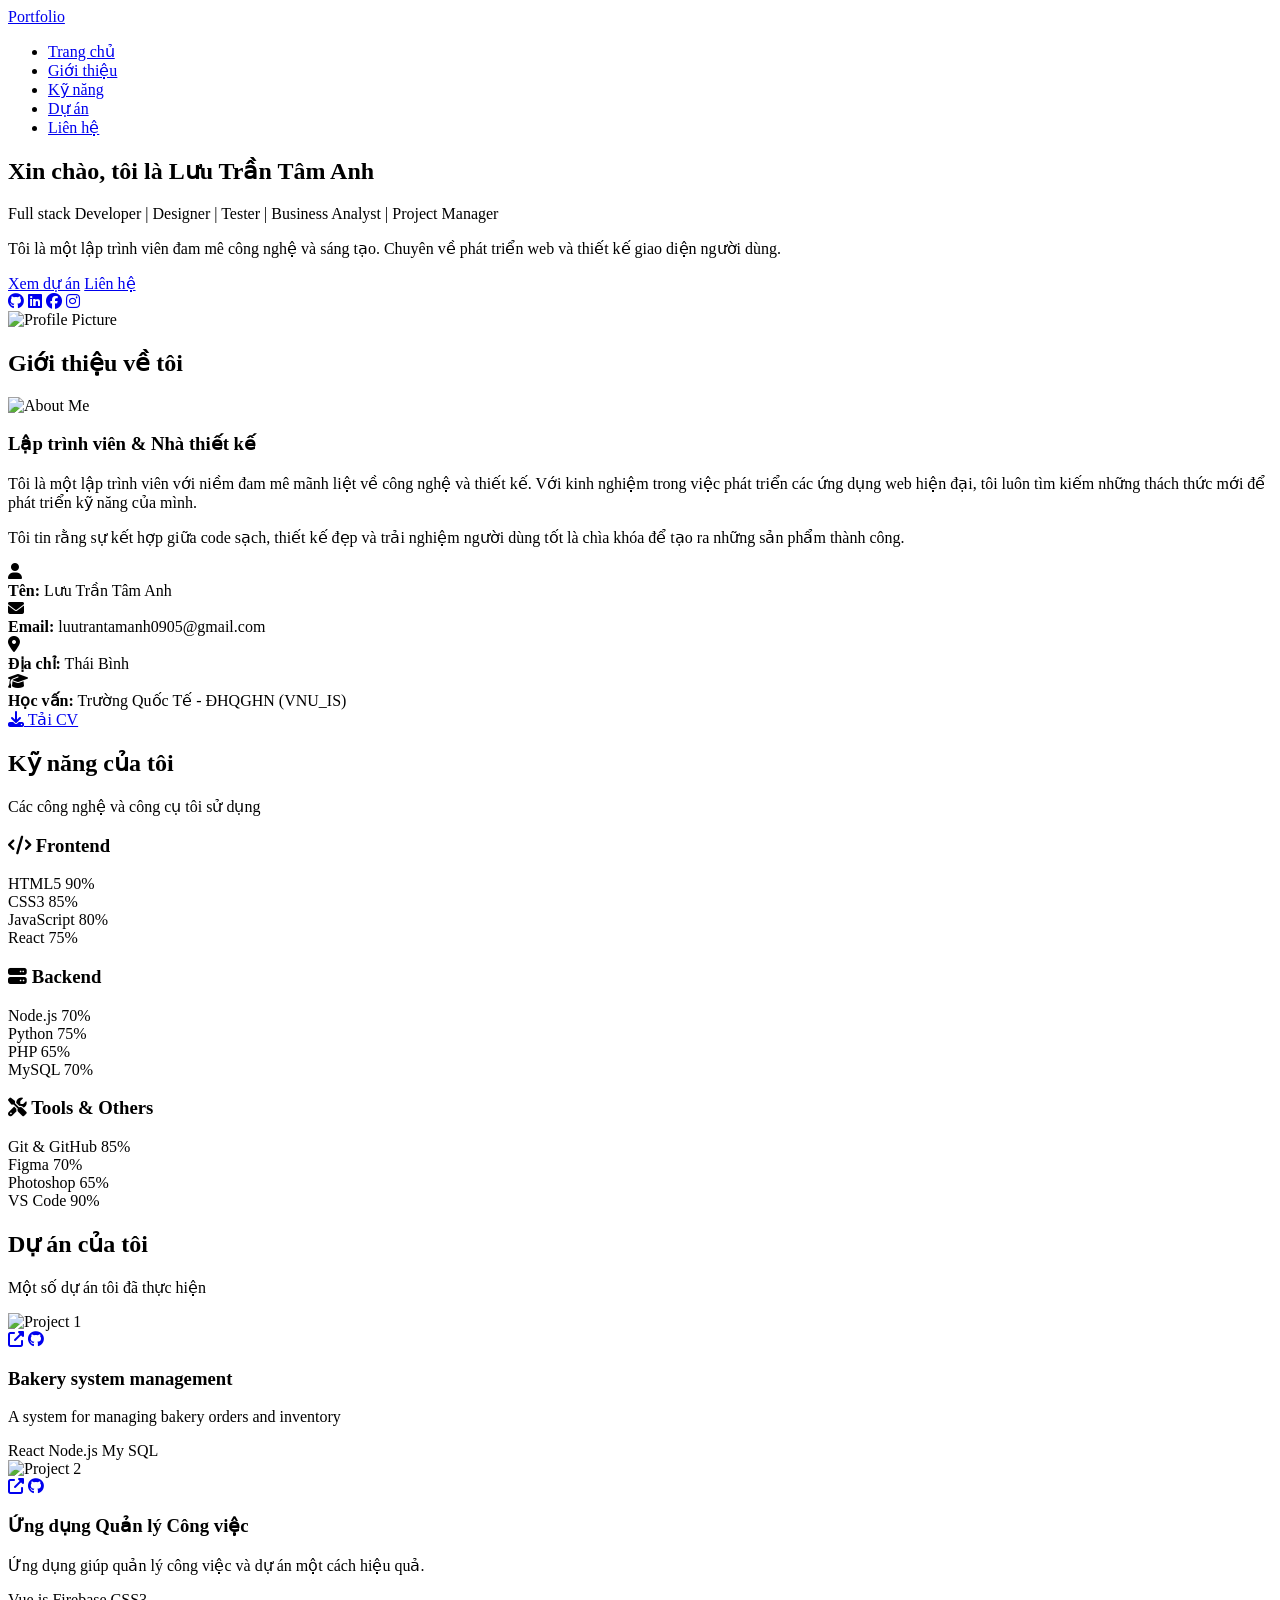
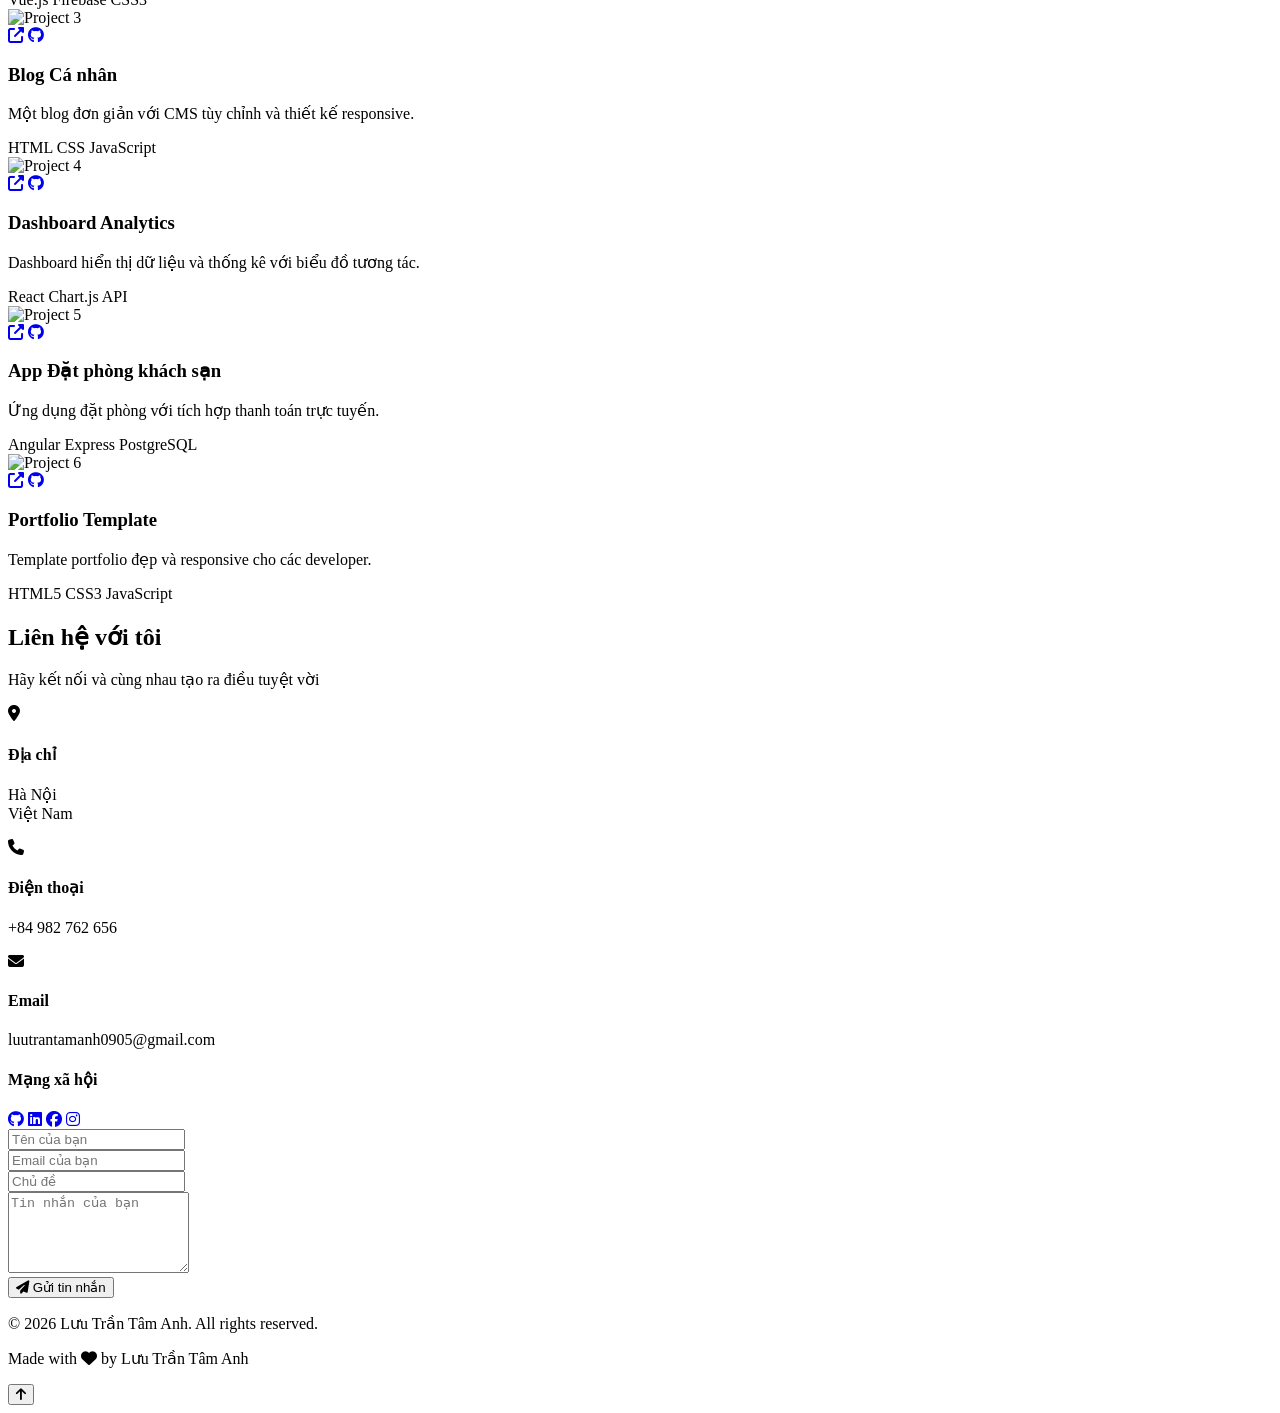
==== portfolio.html @ 60d6b115 "ok" ====
<!DOCTYPE html>
<html lang="vi">
<head>
    <meta charset="UTF-8">
    <meta name="viewport" content="width=device-width, initial-scale=1.0">
    <meta name="description" content="Portfolio chuyên nghiệp - Giới thiệu về tôi, dự án và kỹ năng">
    <title>Portfolio - Lưu Trần Tâm Anh</title>
    <link rel="stylesheet" href="css/styles-dark.css">
    <link rel="stylesheet" href="https://cdnjs.cloudflare.com/ajax/libs/font-awesome/6.5.1/css/all.min.css">
    <link href="https://fonts.googleapis.com/css2?family=Poppins:wght@300;400;500;600;700&display=swap" rel="stylesheet">
</head>
<body>
    <!-- Navigation -->
    <nav class="navbar">
        <div class="container">
            <div class="logo">
                <a href="#home">Portfolio</a>
            </div>
            <ul class="nav-menu">
                <li><a href="#home" class="nav-link">Trang chủ</a></li>
                <li><a href="#about" class="nav-link">Giới thiệu</a></li>
                <li><a href="#skills" class="nav-link">Kỹ năng</a></li>
                <li><a href="#projects" class="nav-link">Dự án</a></li>
                <li><a href="#contact" class="nav-link">Liên hệ</a></li>
            </ul>
            <div class="hamburger">
                <span class="bar"></span>
                <span class="bar"></span>
                <span class="bar"></span>
            </div>
        </div>
    </nav>

    <!-- Hero Section -->
    <section id="home" class="hero">
        <div class="container">
            <div class="hero-content">
                <div class="hero-text">
                    <h1 class="hero-title">Xin chào, tôi là <span class="highlight">Lưu Trần Tâm Anh</span></h1>
                    <p class="hero-subtitle"> Full stack Developer | Designer  | Tester | Business Analyst | Project Manager </p>
                    <p class="hero-description">
                        Tôi là một lập trình viên đam mê công nghệ và sáng tạo. 
                        Chuyên về phát triển web và thiết kế giao diện người dùng.
                    </p>
                    <div class="hero-buttons">
                        <a href="#projects" class="btn btn-primary">Xem dự án</a>
                        <a href="#contact" class="btn btn-secondary">Liên hệ</a>
                    </div>
                    <div class="social-links">
                        <a href="https://github.com/caroline955/INS306401_INS3064_LuuTranTamAnh" target="_blank"><i class="fab fa-github"></i></a>
                        <a href="https://www.linkedin.com/in/anh-l%C6%B0u-tr%E1%BA%A7n-t%C3%A2m-22994936a/" target="_blank"><i class="fab fa-linkedin"></i></a>
                        <a href="https://www.facebook.com/wltm.ahn" target="_blank"><i class="fab fa-facebook"></i></a>
                        <a href="https://www.instagram.com/wltm.ahn/" target="_blank"><i class="fab fa-instagram"></i></a>
                    </div>
                </div>
                <div class="hero-image">
                    <div class="image-container">
                        <img src="assets/images/profile.jpg" alt="Profile Picture">
                    </div>
                </div>
            </div>
        </div>
    </section>

    <!-- About Section -->
    <section id="about" class="about">
        <div class="container">
            <h2 class="section-title">Giới thiệu về tôi</h2>
            <div class="about-content">
                <div class="about-image">
                    <img src="assets/images/about.jpg" alt="About Me">
                </div>
                <div class="about-text">
                    <h3>Lập trình viên & Nhà thiết kế</h3>
                    <p>
                        Tôi là một lập trình viên với niềm đam mê mãnh liệt về công nghệ và thiết kế. 
                        Với kinh nghiệm trong việc phát triển các ứng dụng web hiện đại, tôi luôn tìm kiếm 
                        những thách thức mới để phát triển kỹ năng của mình.
                    </p>
                    <p>
                        Tôi tin rằng sự kết hợp giữa code sạch, thiết kế đẹp và trải nghiệm người dùng tốt 
                        là chìa khóa để tạo ra những sản phẩm thành công.
                    </p>
                    <div class="about-info">
                        <div class="info-item">
                            <i class="fas fa-user"></i>
                            <div>
                                <strong>Tên:</strong>
                                <span>Lưu Trần Tâm Anh</span>
                            </div>
                        </div>
                        <div class="info-item">
                            <i class="fas fa-envelope"></i>
                            <div>
                                <strong>Email:</strong>
                                <span>luutrantamanh0905@gmail.com</span>
                            </div>
                        </div>
                        <div class="info-item">
                            <i class="fas fa-map-marker-alt"></i>
                            <div>
                                <strong>Địa chỉ:</strong>
                                <span>Thái Bình</span>
                            </div>
                        </div>
                        <div class="info-item">
                            <i class="fas fa-graduation-cap"></i>
                            <div>
                                <strong>Học vấn:</strong>
                                <span>Trường Quốc Tế - ĐHQGHN (VNU_IS)</span>
                            </div>
                        </div>
                    </div>
                    <a href="assets/resume.pdf" class="btn btn-primary" download>
                        <i class="fas fa-download"></i> Tải CV
                    </a>
                </div>
            </div>
        </div>
    </section>

    <!-- Skills Section -->
    <section id="skills" class="skills">
        <div class="container">
            <h2 class="section-title">Kỹ năng của tôi</h2>
            <p class="section-subtitle">Các công nghệ và công cụ tôi sử dụng</p>

            <div class="skills-grid">
                <div class="skill-category">
                    <h3><i class="fas fa-code"></i> Frontend</h3>
                    <div class="skill-items">
                        <div class="skill-item">
                            <div class="skill-info">
                                <span>HTML5</span>
                                <span>90%</span>
                            </div>
                            <div class="skill-bar">
                                <div class="skill-progress" style="width: 90%"></div>
                            </div>
                        </div>
                        <div class="skill-item">
                            <div class="skill-info">
                                <span>CSS3</span>
                                <span>85%</span>
                            </div>
                            <div class="skill-bar">
                                <div class="skill-progress" style="width: 85%"></div>
                            </div>
                        </div>
                        <div class="skill-item">
                            <div class="skill-info">
                                <span>JavaScript</span>
                                <span>80%</span>
                            </div>
                            <div class="skill-bar">
                                <div class="skill-progress" style="width: 80%"></div>
                            </div>
                        </div>
                        <div class="skill-item">
                            <div class="skill-info">
                                <span>React</span>
                                <span>75%</span>
                            </div>
                            <div class="skill-bar">
                                <div class="skill-progress" style="width: 75%"></div>
                            </div>
                        </div>
                    </div>
                </div>

                <div class="skill-category">
                    <h3><i class="fas fa-server"></i> Backend</h3>
                    <div class="skill-items">
                        <div class="skill-item">
                            <div class="skill-info">
                                <span>Node.js</span>
                                <span>70%</span>
                            </div>
                            <div class="skill-bar">
                                <div class="skill-progress" style="width: 70%"></div>
                            </div>
                        </div>
                        <div class="skill-item">
                            <div class="skill-info">
                                <span>Python</span>
                                <span>75%</span>
                            </div>
                            <div class="skill-bar">
                                <div class="skill-progress" style="width: 75%"></div>
                            </div>
                        </div>
                        <div class="skill-item">
                            <div class="skill-info">
                                <span>PHP</span>
                                <span>65%</span>
                            </div>
                            <div class="skill-bar">
                                <div class="skill-progress" style="width: 65%"></div>
                            </div>
                        </div>
                        <div class="skill-item">
                            <div class="skill-info">
                                <span>MySQL</span>
                                <span>70%</span>
                            </div>
                            <div class="skill-bar">
                                <div class="skill-progress" style="width: 70%"></div>
                            </div>
                        </div>
                    </div>
                </div>

                <div class="skill-category">
                    <h3><i class="fas fa-tools"></i> Tools & Others</h3>
                    <div class="skill-items">
                        <div class="skill-item">
                            <div class="skill-info">
                                <span>Git & GitHub</span>
                                <span>85%</span>
                            </div>
                            <div class="skill-bar">
                                <div class="skill-progress" style="width: 85%"></div>
                            </div>
                        </div>
                        <div class="skill-item">
                            <div class="skill-info">
                                <span>Figma</span>
                                <span>70%</span>
                            </div>
                            <div class="skill-bar">
                                <div class="skill-progress" style="width: 70%"></div>
                            </div>
                        </div>
                        <div class="skill-item">
                            <div class="skill-info">
                                <span>Photoshop</span>
                                <span>65%</span>
                            </div>
                            <div class="skill-bar">
                                <div class="skill-progress" style="width: 65%"></div>
                            </div>
                        </div>
                        <div class="skill-item">
                            <div class="skill-info">
                                <span>VS Code</span>
                                <span>90%</span>
                            </div>
                            <div class="skill-bar">
                                <div class="skill-progress" style="width: 90%"></div>
                            </div>
                        </div>
                    </div>
                </div>
            </div>
        </div>
    </section>

    <!-- Projects Section -->
    <section id="projects" class="projects">
        <div class="container">
            <h2 class="section-title">Dự án của tôi</h2>
            <p class="section-subtitle">Một số dự án tôi đã thực hiện</p>

            <div class="projects-grid">
                <div class="project-card">
                    <div class="project-image">
                        <img src="assets/images/project1.jpg" alt="Project 1">
                        <div class="project-overlay">
                            <a href="#" class="project-link"><i class="fas fa-external-link-alt"></i></a>
                            <a href="#" class="project-link"><i class="fab fa-github"></i></a>
                        </div>
                    </div>
                    <div class="project-info">
                        <h3>Bakery system management</h3>
                        <p>A system for managing bakery orders and inventory</p>
                        <div class="project-tags">
                            <span class="tag">React</span>
                            <span class="tag">Node.js</span>
                            <span class="tag">My SQL</span>
                        </div>
                    </div>
                </div>

                <div class="project-card">
                    <div class="project-image">
                        <img src="assets/images/project2.jpg" alt="Project 2">
                        <div class="project-overlay">
                            <a href="#" class="project-link"><i class="fas fa-external-link-alt"></i></a>
                            <a href="#" class="project-link"><i class="fab fa-github"></i></a>
                        </div>
                    </div>
                    <div class="project-info">
                        <h3>Ứng dụng Quản lý Công việc</h3>
                        <p>Ứng dụng giúp quản lý công việc và dự án một cách hiệu quả.</p>
                        <div class="project-tags">
                            <span class="tag">Vue.js</span>
                            <span class="tag">Firebase</span>
                            <span class="tag">CSS3</span>
                        </div>
                    </div>
                </div>

                <div class="project-card">
                    <div class="project-image">
                        <img src="assets/images/project3.jpg" alt="Project 3">
                        <div class="project-overlay">
                            <a href="#" class="project-link"><i class="fas fa-external-link-alt"></i></a>
                            <a href="#" class="project-link"><i class="fab fa-github"></i></a>
                        </div>
                    </div>
                    <div class="project-info">
                        <h3>Blog Cá nhân</h3>
                        <p>Một blog đơn giản với CMS tùy chỉnh và thiết kế responsive.</p>
                        <div class="project-tags">
                            <span class="tag">HTML</span>
                            <span class="tag">CSS</span>
                            <span class="tag">JavaScript</span>
                        </div>
                    </div>
                </div>

                <div class="project-card">
                    <div class="project-image">
                        <img src="assets/images/project4.jpg" alt="Project 4">
                        <div class="project-overlay">
                            <a href="#" class="project-link"><i class="fas fa-external-link-alt"></i></a>
                            <a href="#" class="project-link"><i class="fab fa-github"></i></a>
                        </div>
                    </div>
                    <div class="project-info">
                        <h3>Dashboard Analytics</h3>
                        <p>Dashboard hiển thị dữ liệu và thống kê với biểu đồ tương tác.</p>
                        <div class="project-tags">
                            <span class="tag">React</span>
                            <span class="tag">Chart.js</span>
                            <span class="tag">API</span>
                        </div>
                    </div>
                </div>

                <div class="project-card">
                    <div class="project-image">
                        <img src="assets/images/project5.jpg" alt="Project 5">
                        <div class="project-overlay">
                            <a href="#" class="project-link"><i class="fas fa-external-link-alt"></i></a>
                            <a href="#" class="project-link"><i class="fab fa-github"></i></a>
                        </div>
                    </div>
                    <div class="project-info">
                        <h3>App Đặt phòng khách sạn</h3>
                        <p>Ứng dụng đặt phòng với tích hợp thanh toán trực tuyến.</p>
                        <div class="project-tags">
                            <span class="tag">Angular</span>
                            <span class="tag">Express</span>
                            <span class="tag">PostgreSQL</span>
                        </div>
                    </div>
                </div>

                <div class="project-card">
                    <div class="project-image">
                        <img src="assets/images/project6.jpg" alt="Project 6">
                        <div class="project-overlay">
                            <a href="#" class="project-link"><i class="fas fa-external-link-alt"></i></a>
                            <a href="#" class="project-link"><i class="fab fa-github"></i></a>
                        </div>
                    </div>
                    <div class="project-info">
                        <h3>Portfolio Template</h3>
                        <p>Template portfolio đẹp và responsive cho các developer.</p>
                        <div class="project-tags">
                            <span class="tag">HTML5</span>
                            <span class="tag">CSS3</span>
                            <span class="tag">JavaScript</span>
                        </div>
                    </div>
                </div>
            </div>
        </div>
    </section>

    <!-- Contact Section -->
    <section id="contact" class="contact">
        <div class="container">
            <h2 class="section-title">Liên hệ với tôi</h2>
            <p class="section-subtitle">Hãy kết nối và cùng nhau tạo ra điều tuyệt vời</p>

            <div class="contact-content">
                <div class="contact-info">
                    <div class="contact-item">
                        <div class="contact-icon">
                            <i class="fas fa-map-marker-alt"></i>
                        </div>
                        <div class="contact-details">
                            <h4>Địa chỉ</h4>
                            <p>Hà Nội<br>Việt Nam</p>
                        </div>
                    </div>

                    <div class="contact-item">
                        <div class="contact-icon">
                            <i class="fas fa-phone"></i>
                        </div>
                        <div class="contact-details">
                            <h4>Điện thoại</h4>
                            <p>+84 982 762 656</p>
                        </div>
                    </div>

                    <div class="contact-item">
                        <div class="contact-icon">
                            <i class="fas fa-envelope"></i>
                        </div>
                        <div class="contact-details">
                            <h4>Email</h4>
                            <p>luutrantamanh0905@gmail.com</p>
                        </div>
                    </div>

                    <div class="contact-social">
                        <h4>Mạng xã hội</h4>
                        <div class="social-links">
                            <a href="https://github.com/caroline955/INS306401_INS3064_LuuTranTamAnh" target="_blank"><i class="fab fa-github"></i></a>
                            <a href="https://www.linkedin.com/in/anh-l%C6%B0u-tr%E1%BA%A7n-t%C3%A2m-22994936a/" target="_blank"><i class="fab fa-linkedin"></i></a>
                            <a href="https://www.facebook.com/wltm.ahn" target="_blank"><i class="fab fa-facebook"></i></a>
                            <a href="https://www.instagram.com/wltm.ahn/" target="_blank"><i class="fab fa-instagram"></i></a>
                        </div>
                    </div>
                </div>

                <div class="contact-form">
                    <form id="contactForm">
                        <div class="form-group">
                            <input type="text" id="name" name="name" placeholder="Tên của bạn" required>
                        </div>
                        <div class="form-group">
                            <input type="email" id="email" name="email" placeholder="Email của bạn" required>
                        </div>
                        <div class="form-group">
                            <input type="text" id="subject" name="subject" placeholder="Chủ đề" required>
                        </div>
                        <div class="form-group">
                            <textarea id="message" name="message" rows="5" placeholder="Tin nhắn của bạn" required></textarea>
                        </div>
                        <button type="submit" class="btn btn-primary">
                            <i class="fas fa-paper-plane"></i> Gửi tin nhắn
                        </button>
                    </form>
                </div>
            </div>
        </div>
    </section>

    <!-- Footer -->
    <footer class="footer">
        <div class="container">
            <div class="footer-content">
                <p>&copy; 2026 Lưu Trần Tâm Anh. All rights reserved.</p>
                <p>Made with <i class="fas fa-heart"></i> by Lưu Trần Tâm Anh</p>
            </div>
        </div>
    </footer>

    <!-- Scroll to Top Button -->
    <button id="scrollTop" class="scroll-top">
        <i class="fas fa-arrow-up"></i>
    </button>

    <script src="js/script.js"></script>
</body>
</html>
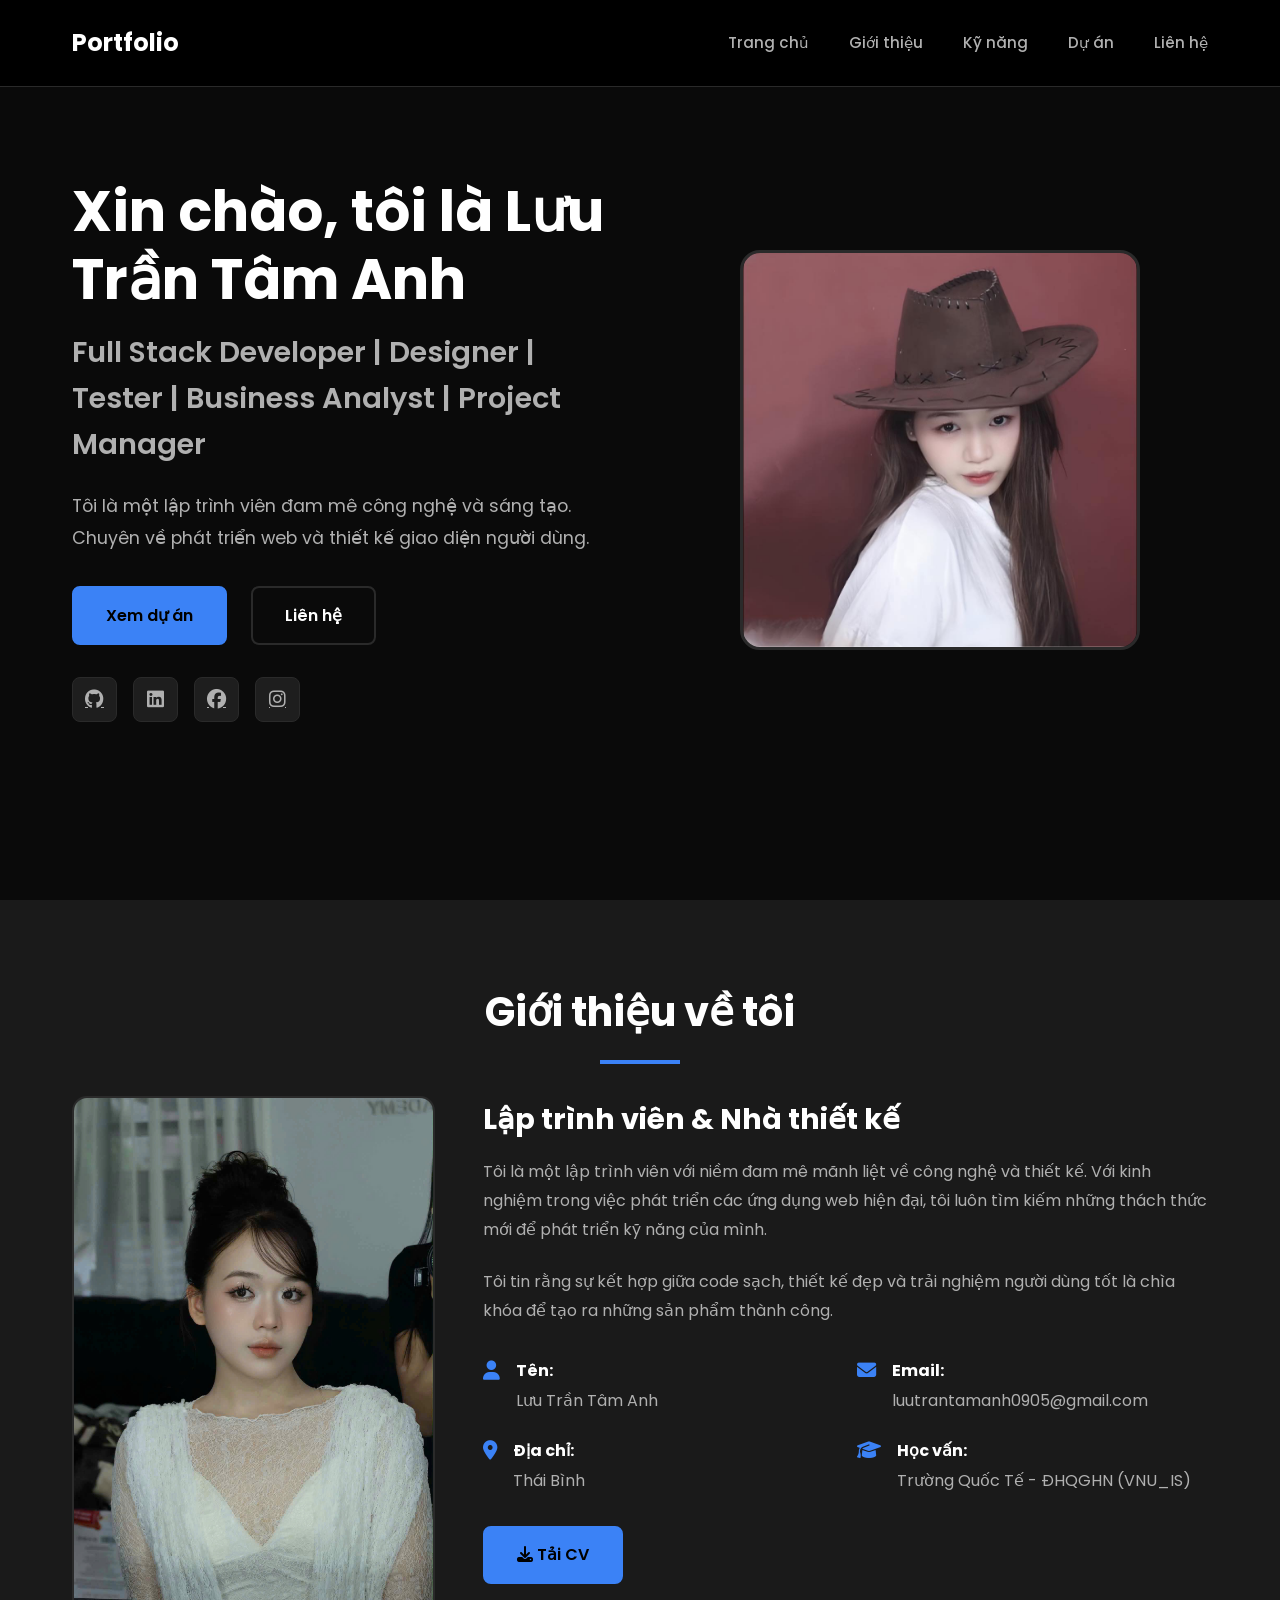
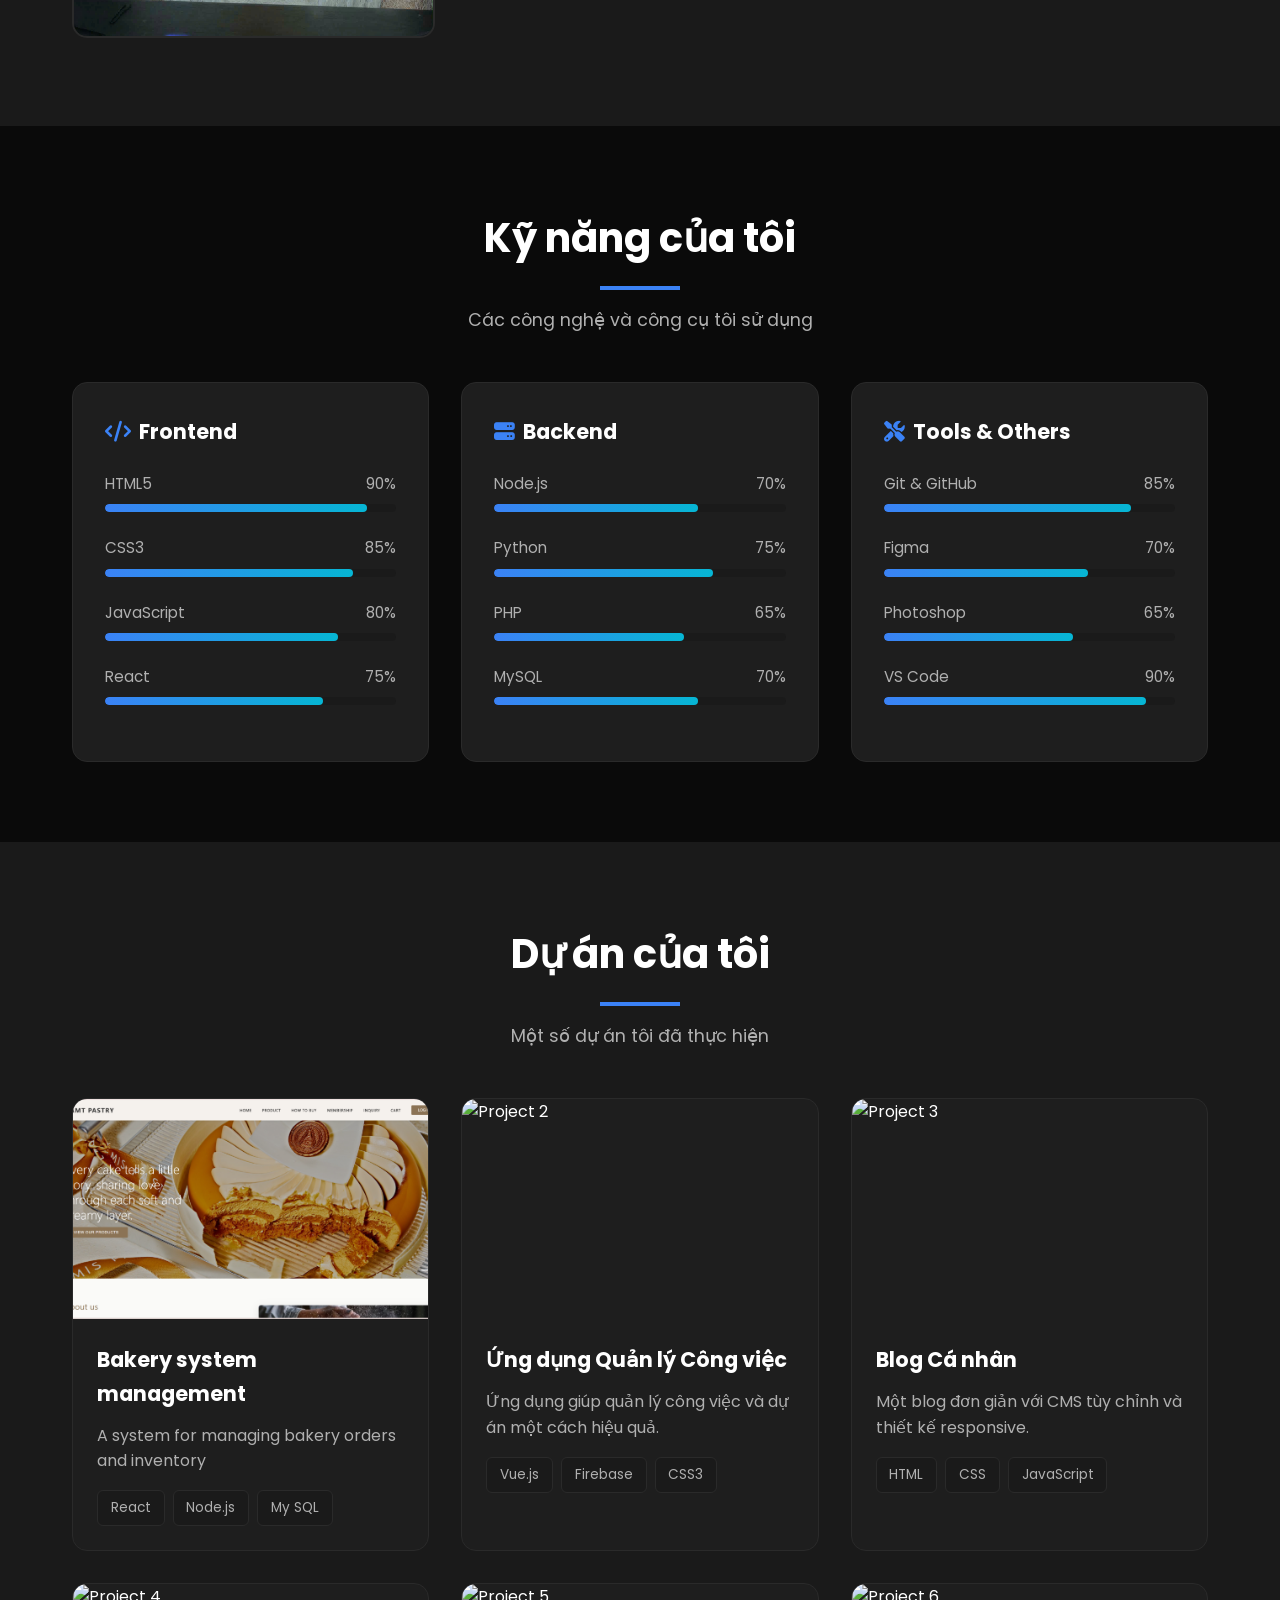
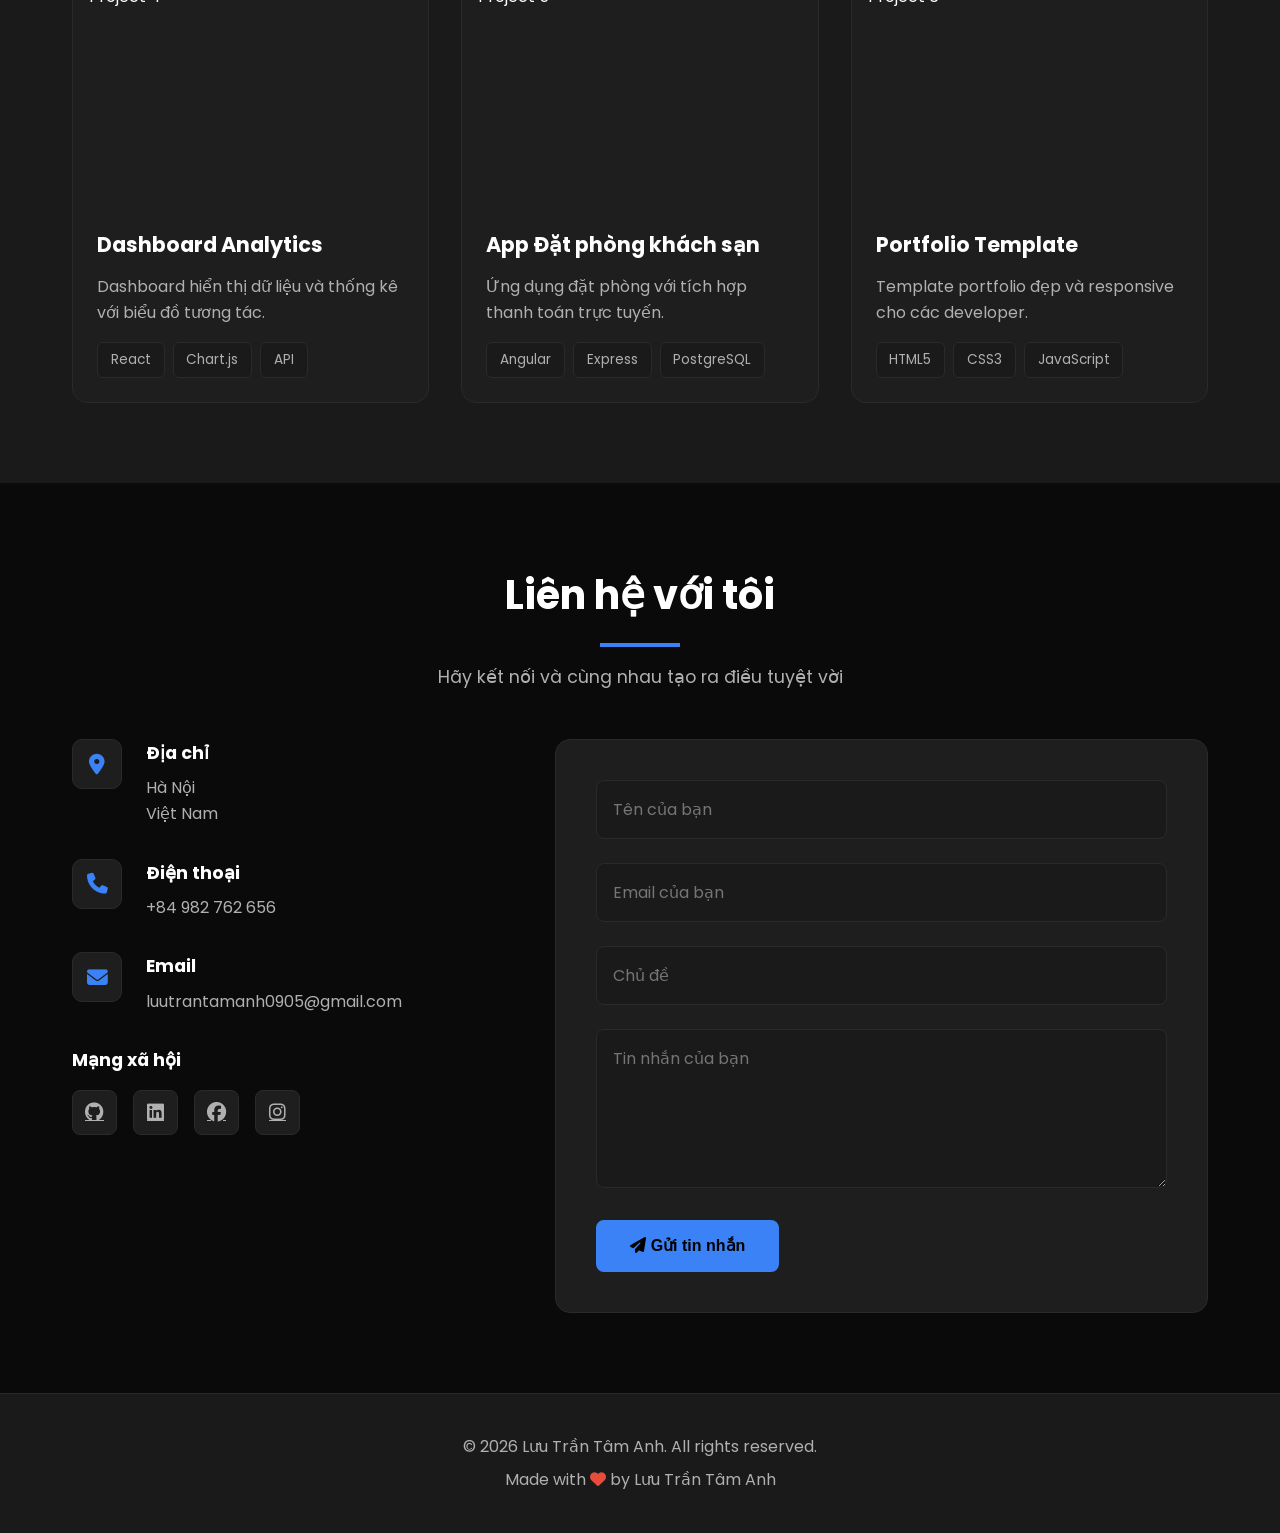
==== commit 52f27494: "." ====
--- a/portfolio.html
+++ b/portfolio.html
@@ -5,7 +5,7 @@
     <meta name="viewport" content="width=device-width, initial-scale=1.0">
     <meta name="description" content="Portfolio chuyên nghiệp - Giới thiệu về tôi, dự án và kỹ năng">
     <title>Portfolio - Lưu Trần Tâm Anh</title>
-    <link rel="stylesheet" href="css/styles-dark.css">
+    <link rel="stylesheet" href="portfolio/css/styles-dark.css">
     <link rel="stylesheet" href="https://cdnjs.cloudflare.com/ajax/libs/font-awesome/6.5.1/css/all.min.css">
     <link href="https://fonts.googleapis.com/css2?family=Poppins:wght@300;400;500;600;700&display=swap" rel="stylesheet">
 </head>
@@ -37,9 +37,9 @@
             <div class="hero-content">
                 <div class="hero-text">
                     <h1 class="hero-title">Xin chào, tôi là <span class="highlight">Lưu Trần Tâm Anh</span></h1>
-                    <p class="hero-subtitle"> Full stack Developer | Designer  | Tester | Business Analyst | Project Manager </p>
+                    <p class="hero-subtitle">Full Stack Developer | Designer | Tester | Business Analyst | Project Manager</p>
                     <p class="hero-description">
-                        Tôi là một lập trình viên đam mê công nghệ và sáng tạo. 
+                        Tôi là một lập trình viên đam mê công nghệ và sáng tạo.
                         Chuyên về phát triển web và thiết kế giao diện người dùng.
                     </p>
                     <div class="hero-buttons">
@@ -55,7 +55,7 @@
                 </div>
                 <div class="hero-image">
                     <div class="image-container">
-                        <img src="assets/images/profile.jpg" alt="Profile Picture">
+                        <img src="portfolio/assets/images/profile.jpg" alt="Profile Picture">
                     </div>
                 </div>
             </div>
@@ -68,17 +68,17 @@
             <h2 class="section-title">Giới thiệu về tôi</h2>
             <div class="about-content">
                 <div class="about-image">
-                    <img src="assets/images/about.jpg" alt="About Me">
+                    <img src="portfolio/assets/images/about.jpg" alt="About Me">
                 </div>
                 <div class="about-text">
                     <h3>Lập trình viên & Nhà thiết kế</h3>
                     <p>
-                        Tôi là một lập trình viên với niềm đam mê mãnh liệt về công nghệ và thiết kế. 
-                        Với kinh nghiệm trong việc phát triển các ứng dụng web hiện đại, tôi luôn tìm kiếm 
+                        Tôi là một lập trình viên với niềm đam mê mãnh liệt về công nghệ và thiết kế.
+                        Với kinh nghiệm trong việc phát triển các ứng dụng web hiện đại, tôi luôn tìm kiếm
                         những thách thức mới để phát triển kỹ năng của mình.
                     </p>
                     <p>
-                        Tôi tin rằng sự kết hợp giữa code sạch, thiết kế đẹp và trải nghiệm người dùng tốt 
+                        Tôi tin rằng sự kết hợp giữa code sạch, thiết kế đẹp và trải nghiệm người dùng tốt
                         là chìa khóa để tạo ra những sản phẩm thành công.
                     </p>
                     <div class="about-info">
@@ -111,7 +111,7 @@
                             </div>
                         </div>
                     </div>
-                    <a href="assets/resume.pdf" class="btn btn-primary" download>
+                    <a href="portfolio/assets/resume.pdf" class="btn btn-primary" download>
                         <i class="fas fa-download"></i> Tải CV
                     </a>
                 </div>
@@ -264,7 +264,7 @@
             <div class="projects-grid">
                 <div class="project-card">
                     <div class="project-image">
-                        <img src="assets/images/project1.jpg" alt="Project 1">
+                        <img src="portfolio/assets/images/project1.jpg" alt="Project 1">
                         <div class="project-overlay">
                             <a href="#" class="project-link"><i class="fas fa-external-link-alt"></i></a>
                             <a href="#" class="project-link"><i class="fab fa-github"></i></a>
@@ -283,7 +283,7 @@
 
                 <div class="project-card">
                     <div class="project-image">
-                        <img src="assets/images/project2.jpg" alt="Project 2">
+                        <img src="portfolio/assets/images/project2.jpg" alt="Project 2">
                         <div class="project-overlay">
                             <a href="#" class="project-link"><i class="fas fa-external-link-alt"></i></a>
                             <a href="#" class="project-link"><i class="fab fa-github"></i></a>
@@ -302,7 +302,7 @@
 
                 <div class="project-card">
                     <div class="project-image">
-                        <img src="assets/images/project3.jpg" alt="Project 3">
+                        <img src="portfolio/assets/images/project3.jpg" alt="Project 3">
                         <div class="project-overlay">
                             <a href="#" class="project-link"><i class="fas fa-external-link-alt"></i></a>
                             <a href="#" class="project-link"><i class="fab fa-github"></i></a>
@@ -321,7 +321,7 @@
 
                 <div class="project-card">
                     <div class="project-image">
-                        <img src="assets/images/project4.jpg" alt="Project 4">
+                        <img src="portfolio/assets/images/project4.jpg" alt="Project 4">
                         <div class="project-overlay">
                             <a href="#" class="project-link"><i class="fas fa-external-link-alt"></i></a>
                             <a href="#" class="project-link"><i class="fab fa-github"></i></a>
@@ -340,7 +340,7 @@
 
                 <div class="project-card">
                     <div class="project-image">
-                        <img src="assets/images/project5.jpg" alt="Project 5">
+                        <img src="portfolio/assets/images/project5.jpg" alt="Project 5">
                         <div class="project-overlay">
                             <a href="#" class="project-link"><i class="fas fa-external-link-alt"></i></a>
                             <a href="#" class="project-link"><i class="fab fa-github"></i></a>
@@ -359,7 +359,7 @@
 
                 <div class="project-card">
                     <div class="project-image">
-                        <img src="assets/images/project6.jpg" alt="Project 6">
+                        <img src="portfolio/assets/images/project6.jpg" alt="Project 6">
                         <div class="project-overlay">
                             <a href="#" class="project-link"><i class="fas fa-external-link-alt"></i></a>
                             <a href="#" class="project-link"><i class="fab fa-github"></i></a>
--- a/portfolio/css/styles-dark.css
+++ b/portfolio/css/styles-dark.css
@@ -0,0 +1,833 @@
+/* Modern Dark Theme Portfolio */
+:root {
+    --bg-dark: #0a0a0a;
+    --bg-secondary: #1a1a1a;
+    --bg-card: #1e1e1e;
+    --text-primary: #ffffff;
+    --text-secondary: #b0b0b0;
+    --accent-blue: #3b82f6;
+    --accent-cyan: #06b6d4;
+    --border-color: #2a2a2a;
+    --shadow: 0 4px 6px rgba(0, 0, 0, 0.3);
+    --shadow-lg: 0 10px 30px rgba(0, 0, 0, 0.5);
+}
+
+* {
+    margin: 0;
+    padding: 0;
+    box-sizing: border-box;
+}
+
+body {
+    font-family: 'Poppins', sans-serif;
+    background-color: var(--bg-dark);
+    color: var(--text-primary);
+    line-height: 1.6;
+    overflow-x: hidden;
+}
+
+.container {
+    max-width: 1200px;
+    margin: 0 auto;
+    padding: 0 2rem;
+}
+
+/* Navigation */
+.navbar {
+    background: #000000;
+    padding: 1.5rem 0;
+    position: fixed;
+    width: 100%;
+    top: 0;
+    z-index: 1000;
+    border-bottom: 1px solid var(--border-color);
+}
+
+.navbar .container {
+    display: flex;
+    justify-content: space-between;
+    align-items: center;
+}
+
+.logo a {
+    font-size: 1.5rem;
+    font-weight: 700;
+    color: var(--text-primary);
+    text-decoration: none;
+}
+
+.nav-menu {
+    display: flex;
+    list-style: none;
+    gap: 2.5rem;
+}
+
+.nav-link {
+    color: var(--text-secondary);
+    text-decoration: none;
+    font-weight: 500;
+    transition: color 0.3s ease;
+    font-size: 0.95rem;
+}
+
+.nav-link:hover {
+    color: var(--text-primary);
+}
+
+.hamburger {
+    display: none;
+    flex-direction: column;
+    cursor: pointer;
+}
+
+.hamburger .bar {
+    width: 25px;
+    height: 3px;
+    background: var(--text-primary);
+    margin: 3px 0;
+    transition: 0.3s;
+}
+
+/* Hero Section */
+.hero {
+    min-height: 100vh;
+    display: flex;
+    align-items: center;
+    padding-top: 80px;
+    background: var(--bg-dark);
+}
+
+.hero-content {
+    display: grid;
+    grid-template-columns: 1fr 1fr;
+    gap: 4rem;
+    align-items: center;
+}
+
+.hero-title {
+    font-size: 3.5rem;
+    font-weight: 700;
+    line-height: 1.2;
+    margin-bottom: 1rem;
+}
+
+.hero-title .highlight {
+    color: var(--text-primary);
+}
+
+.hero-subtitle {
+    font-size: 1.8rem;
+    font-weight: 600;
+    color: var(--text-secondary);
+    margin-bottom: 1.5rem;
+}
+
+.hero-description {
+    font-size: 1.1rem;
+    color: var(--text-secondary);
+    margin-bottom: 2rem;
+    line-height: 1.8;
+}
+
+.hero-buttons {
+    display: flex;
+    gap: 1.5rem;
+    margin-bottom: 2rem;
+}
+
+.btn {
+    padding: 0.9rem 2rem;
+    border-radius: 8px;
+    text-decoration: none;
+    font-weight: 600;
+    transition: all 0.3s ease;
+    display: inline-block;
+    font-size: 1rem;
+}
+
+.btn-primary {
+    background: var(--accent-blue);
+    color: rgb(0, 0, 0);
+    border: 2px solid var(--accent-blue);
+}
+
+.btn-primary:hover {
+    background: var(--accent-cyan);
+    transform: translateY(-2px);
+}
+
+.btn-secondary {
+    background: transparent;
+    color: var(--text-primary);
+    border: 2px solid var(--border-color);
+}
+
+.btn-secondary:hover {
+    border-color: var(--text-primary);
+    transform: translateY(-2px);
+}
+
+/* Social Links */
+.social-links {
+    display: flex;
+    gap: 1rem;
+}
+
+.social-links a {
+    width: 45px;
+    height: 45px;
+    background: var(--bg-card);
+    border: 1px solid var(--border-color);
+    border-radius: 8px;
+    display: flex;
+    align-items: center;
+    justify-content: center;
+    color: var(--text-secondary);
+    font-size: 1.2rem;
+    transition: all 0.3s ease;
+}
+
+.social-links a:hover {
+    background: var(--accent-blue);
+    color: rgb(0, 0, 0);
+    border-color: var(--accent-blue);
+    transform: translateY(-3px);
+}
+
+/* Hero Image */
+.hero-image {
+    display: flex;
+    justify-content: center;
+    align-items: center;
+}
+
+.image-container {
+    position: relative;
+    width: 400px;
+    height: 400px;
+}
+
+.image-container img {
+    width: 100%;
+    height: 100%;
+    object-fit: cover;
+    border-radius: 20px;
+    border: 3px solid var(--border-color);
+}
+
+/* Section Styling */
+section {
+    padding: 5rem 0;
+}
+
+.section-title {
+    font-size: 2.5rem;
+    font-weight: 700;
+    text-align: center;
+    margin-bottom: 1rem;
+    position: relative;
+}
+
+.section-title::after {
+    content: '';
+    display: block;
+    width: 80px;
+    height: 4px;
+    background: var(--accent-blue);
+    margin: 1rem auto;
+}
+
+.section-subtitle {
+    text-align: center;
+    color: var(--text-secondary);
+    font-size: 1.1rem;
+    margin-bottom: 3rem;
+}
+
+/* About Section */
+.about {
+    background: var(--bg-secondary);
+}
+
+.about-content {
+    display: grid;
+    grid-template-columns: 1fr 2fr;
+    gap: 3rem;
+    align-items: start;
+    margin-top: 2rem;
+}
+
+.about-image img {
+    width: 100%;
+    border-radius: 15px;
+    border: 2px solid var(--border-color);
+}
+
+.about-text h3 {
+    font-size: 1.8rem;
+    margin-bottom: 1rem;
+    color: var(--text-primary);
+}
+
+.about-text p {
+    color: var(--text-secondary);
+    margin-bottom: 1.5rem;
+    line-height: 1.8;
+}
+
+.about-info {
+    display: grid;
+    grid-template-columns: repeat(2, 1fr);
+    gap: 1.5rem;
+    margin: 2rem 0;
+}
+
+.info-item {
+    display: flex;
+    gap: 1rem;
+    align-items: start;
+}
+
+.info-item i {
+    color: var(--accent-blue);
+    font-size: 1.2rem;
+    margin-top: 0.2rem;
+}
+
+.info-item strong {
+    display: block;
+    color: var(--text-primary);
+    margin-bottom: 0.3rem;
+}
+
+.info-item span {
+    color: var(--text-secondary);
+}
+
+/* Skills Section */
+.skills {
+    background: var(--bg-dark);
+}
+
+.skills-grid {
+    display: grid;
+    grid-template-columns: repeat(3, 1fr);
+    gap: 2rem;
+    margin-top: 2rem;
+}
+
+.skill-category {
+    background: var(--bg-card);
+    padding: 2rem;
+    border-radius: 15px;
+    border: 1px solid var(--border-color);
+    transition: all 0.3s ease;
+}
+
+.skill-category:hover {
+    transform: translateY(-5px);
+    border-color: var(--accent-blue);
+    box-shadow: var(--shadow-lg);
+}
+
+.skill-category h3 {
+    font-size: 1.3rem;
+    margin-bottom: 1.5rem;
+    color: var(--text-primary);
+    display: flex;
+    align-items: center;
+    gap: 0.5rem;
+}
+
+.skill-category h3 i {
+    color: var(--accent-blue);
+}
+
+.skill-item {
+    margin-bottom: 1.5rem;
+}
+
+.skill-info {
+    display: flex;
+    justify-content: space-between;
+    margin-bottom: 0.5rem;
+    color: var(--text-secondary);
+    font-size: 0.95rem;
+}
+
+.skill-bar {
+    height: 8px;
+    background: var(--bg-secondary);
+    border-radius: 10px;
+    overflow: hidden;
+}
+
+.skill-progress {
+    height: 100%;
+    background: linear-gradient(90deg, var(--accent-blue), var(--accent-cyan));
+    border-radius: 10px;
+    transition: width 1s ease;
+}
+
+/* Projects Section */
+.projects {
+    background: var(--bg-secondary);
+}
+
+.projects-grid {
+    display: grid;
+    grid-template-columns: repeat(3, 1fr);
+    gap: 2rem;
+    margin-top: 2rem;
+}
+
+.project-card {
+    background: var(--bg-card);
+    border-radius: 15px;
+    overflow: hidden;
+    border: 1px solid var(--border-color);
+    transition: all 0.3s ease;
+}
+
+.project-card:hover {
+    transform: translateY(-10px);
+    border-color: var(--accent-blue);
+    box-shadow: var(--shadow-lg);
+}
+
+.project-image {
+    position: relative;
+    overflow: hidden;
+    height: 220px;
+}
+
+.project-image img {
+    width: 100%;
+    height: 100%;
+    object-fit: cover;
+    transition: transform 0.3s ease;
+}
+
+.project-card:hover .project-image img {
+    transform: scale(1.1);
+}
+
+.project-overlay {
+    position: absolute;
+    top: 0;
+    left: 0;
+    width: 100%;
+    height: 100%;
+    background: rgba(0, 0, 0, 0.8);
+    display: flex;
+    align-items: center;
+    justify-content: center;
+    gap: 1rem;
+    opacity: 0;
+    transition: opacity 0.3s ease;
+}
+
+.project-card:hover .project-overlay {
+    opacity: 1;
+}
+
+.project-link {
+    width: 45px;
+    height: 45px;
+    background: var(--accent-blue);
+    border-radius: 50%;
+    display: flex;
+    align-items: center;
+    justify-content: center;
+    color: white;
+    text-decoration: none;
+    transition: all 0.3s ease;
+}
+
+.project-link:hover {
+    background: var(--accent-cyan);
+    transform: scale(1.1);
+}
+
+.project-info {
+    padding: 1.5rem;
+}
+
+.project-info h3 {
+    font-size: 1.3rem;
+    margin-bottom: 0.8rem;
+    color: var(--text-primary);
+}
+
+.project-info p {
+    color: var(--text-secondary);
+    margin-bottom: 1rem;
+    line-height: 1.6;
+}
+
+.project-tags {
+    display: flex;
+    flex-wrap: wrap;
+    gap: 0.5rem;
+}
+
+.tag {
+    background: var(--bg-secondary);
+    color: var(--text-secondary);
+    padding: 0.4rem 0.8rem;
+    border-radius: 6px;
+    font-size: 0.85rem;
+    border: 1px solid var(--border-color);
+}
+
+/* Contact Section */
+.contact {
+    background: var(--bg-dark);
+}
+
+.contact-content {
+    display: grid;
+    grid-template-columns: 1fr 1.5fr;
+    gap: 3rem;
+    margin-top: 2rem;
+}
+
+.contact-item {
+    display: flex;
+    gap: 1.5rem;
+    margin-bottom: 2rem;
+}
+
+.contact-icon {
+    width: 50px;
+    height: 50px;
+    background: var(--bg-card);
+    border: 1px solid var(--border-color);
+    border-radius: 10px;
+    display: flex;
+    align-items: center;
+    justify-content: center;
+    color: var(--accent-blue);
+    font-size: 1.3rem;
+    flex-shrink: 0;
+}
+
+.contact-details h4 {
+    color: var(--text-primary);
+    margin-bottom: 0.5rem;
+    font-size: 1.1rem;
+}
+
+.contact-details p {
+    color: var(--text-secondary);
+}
+
+.contact-social {
+    margin-top: 2rem;
+}
+
+.contact-social h4 {
+    color: var(--text-primary);
+    margin-bottom: 1rem;
+    font-size: 1.1rem;
+}
+
+/* Contact Form */
+.contact-form {
+    background: var(--bg-card);
+    padding: 2.5rem;
+    border-radius: 15px;
+    border: 1px solid var(--border-color);
+}
+
+.form-group {
+    margin-bottom: 1.5rem;
+}
+
+.form-group input,
+.form-group textarea {
+    width: 100%;
+    padding: 1rem;
+    background: var(--bg-secondary);
+    border: 1px solid var(--border-color);
+    border-radius: 8px;
+    color: var(--text-primary);
+    font-family: 'Poppins', sans-serif;
+    font-size: 1rem;
+    transition: all 0.3s ease;
+}
+
+.form-group input:focus,
+.form-group textarea:focus {
+    outline: none;
+    border-color: var(--accent-blue);
+    background: var(--bg-dark);
+}
+
+.form-group textarea {
+    resize: vertical;
+    min-height: 120px;
+}
+
+/* Footer */
+.footer {
+    background: var(--bg-secondary);
+    padding: 2rem 0;
+    text-align: center;
+    border-top: 1px solid var(--border-color);
+}
+
+.footer-content p {
+    color: var(--text-secondary);
+    margin: 0.5rem 0;
+}
+
+.footer-content i {
+    color: #e74c3c;
+}
+
+/* Scroll to Top */
+.scroll-top {
+    position: fixed;
+    bottom: 2rem;
+    right: 2rem;
+    width: 50px;
+    height: 50px;
+    background: var(--accent-blue);
+    color: white;
+    border: none;
+    border-radius: 10px;
+    cursor: pointer;
+    display: none;
+    align-items: center;
+    justify-content: center;
+    font-size: 1.2rem;
+    transition: all 0.3s ease;
+    z-index: 999;
+}
+
+.scroll-top:hover {
+    background: var(--accent-cyan);
+    transform: translateY(-5px);
+}
+
+.scroll-top.active {
+    display: flex;
+}
+
+/* Services Section */
+.services {
+    background: var(--bg-dark);
+}
+
+.services-grid {
+    display: grid;
+    grid-template-columns: repeat(3, 1fr);
+    gap: 2rem;
+    margin-top: 2rem;
+}
+
+.service-card {
+    background: var(--bg-card);
+    padding: 2.5rem 2rem;
+    border-radius: 15px;
+    border: 1px solid var(--border-color);
+    text-align: center;
+    transition: all 0.3s ease;
+}
+
+.service-card:hover {
+    transform: translateY(-10px);
+    border-color: var(--accent-blue);
+    box-shadow: var(--shadow-lg);
+}
+
+.service-icon {
+    width: 80px;
+    height: 80px;
+    background: linear-gradient(135deg, var(--accent-blue), var(--accent-cyan));
+    border-radius: 15px;
+    display: flex;
+    align-items: center;
+    justify-content: center;
+    margin: 0 auto 1.5rem;
+    font-size: 2rem;
+    color: white;
+}
+
+.service-card h3 {
+    font-size: 1.3rem;
+    margin-bottom: 1rem;
+    color: var(--text-primary);
+}
+
+.service-card p {
+    color: var(--text-secondary);
+    line-height: 1.8;
+}
+
+/* Certifications */
+.certifications {
+    margin: 2rem 0;
+    padding: 1.5rem;
+    background: var(--bg-card);
+    border-left: 3px solid var(--accent-blue);
+    border-radius: 8px;
+}
+
+.certifications h4 {
+    font-size: 1.1rem;
+    margin-bottom: 1rem;
+    color: var(--text-primary);
+    display: flex;
+    align-items: center;
+    gap: 0.5rem;
+}
+
+.certifications h4 i {
+    color: var(--accent-blue);
+}
+
+.certifications ul {
+    list-style: none;
+    padding: 0;
+}
+
+.certifications ul li {
+    padding: 0.5rem 0;
+    color: var(--text-secondary);
+    position: relative;
+    padding-left: 1.5rem;
+}
+
+.certifications ul li:before {
+    content: '✓';
+    position: absolute;
+    left: 0;
+    color: var(--accent-blue);
+    font-weight: bold;
+}
+
+/* Responsive Design */
+@media (max-width: 968px) {
+    .hero-content,
+    .about-content,
+    .contact-content {
+        grid-template-columns: 1fr;
+    }
+
+    .skills-grid,
+    .projects-grid,
+    .services-grid {
+        grid-template-columns: repeat(2, 1fr);
+    }
+
+    .hero-title {
+        font-size: 2.5rem;
+    }
+
+    .hero-subtitle {
+        font-size: 1.3rem;
+    }
+
+    .image-container {
+        width: 300px;
+        height: 300px;
+    }
+}
+
+@media (max-width: 768px) {
+    .nav-menu {
+        position: fixed;
+        left: -100%;
+        top: 70px;
+        flex-direction: column;
+        background: var(--bg-secondary);
+        width: 100%;
+        text-align: center;
+        transition: 0.3s;
+        box-shadow: var(--shadow-lg);
+        padding: 2rem 0;
+        border-top: 1px solid var(--border-color);
+    }
+
+    .nav-menu.active {
+        left: 0;
+    }
+
+    .hamburger {
+        display: flex;
+    }
+
+    .skills-grid,
+    .projects-grid,
+    .services-grid {
+        grid-template-columns: 1fr;
+    }
+
+    .hero-title {
+        font-size: 2rem;
+    }
+
+    .hero-subtitle {
+        font-size: 1.1rem;
+    }
+
+    .about-info {
+        grid-template-columns: 1fr;
+    }
+
+    .hero-buttons {
+        flex-direction: column;
+    }
+
+    .btn {
+        text-align: center;
+    }
+}
+
+/* Animations */
+@keyframes fadeInUp {
+    from {
+        opacity: 0;
+        transform: translateY(30px);
+    }
+    to {
+        opacity: 1;
+        transform: translateY(0);
+    }
+}
+
+.fade-in-up {
+    animation: fadeInUp 0.6s ease-out;
+}
+
+/* Smooth Scrolling */
+html {
+    scroll-behavior: smooth;
+}
+
+/* Selection */
+::selection {
+    background: var(--accent-blue);
+    color: white;
+}
+
+/* Scrollbar */
+::-webkit-scrollbar {
+    width: 10px;
+}
+
+::-webkit-scrollbar-track {
+    background: var(--bg-secondary);
+}
+
+::-webkit-scrollbar-thumb {
+    background: var(--accent-blue);
+    border-radius: 5px;
+}
+
+::-webkit-scrollbar-thumb:hover {
+    background: var(--accent-cyan);
+}
+
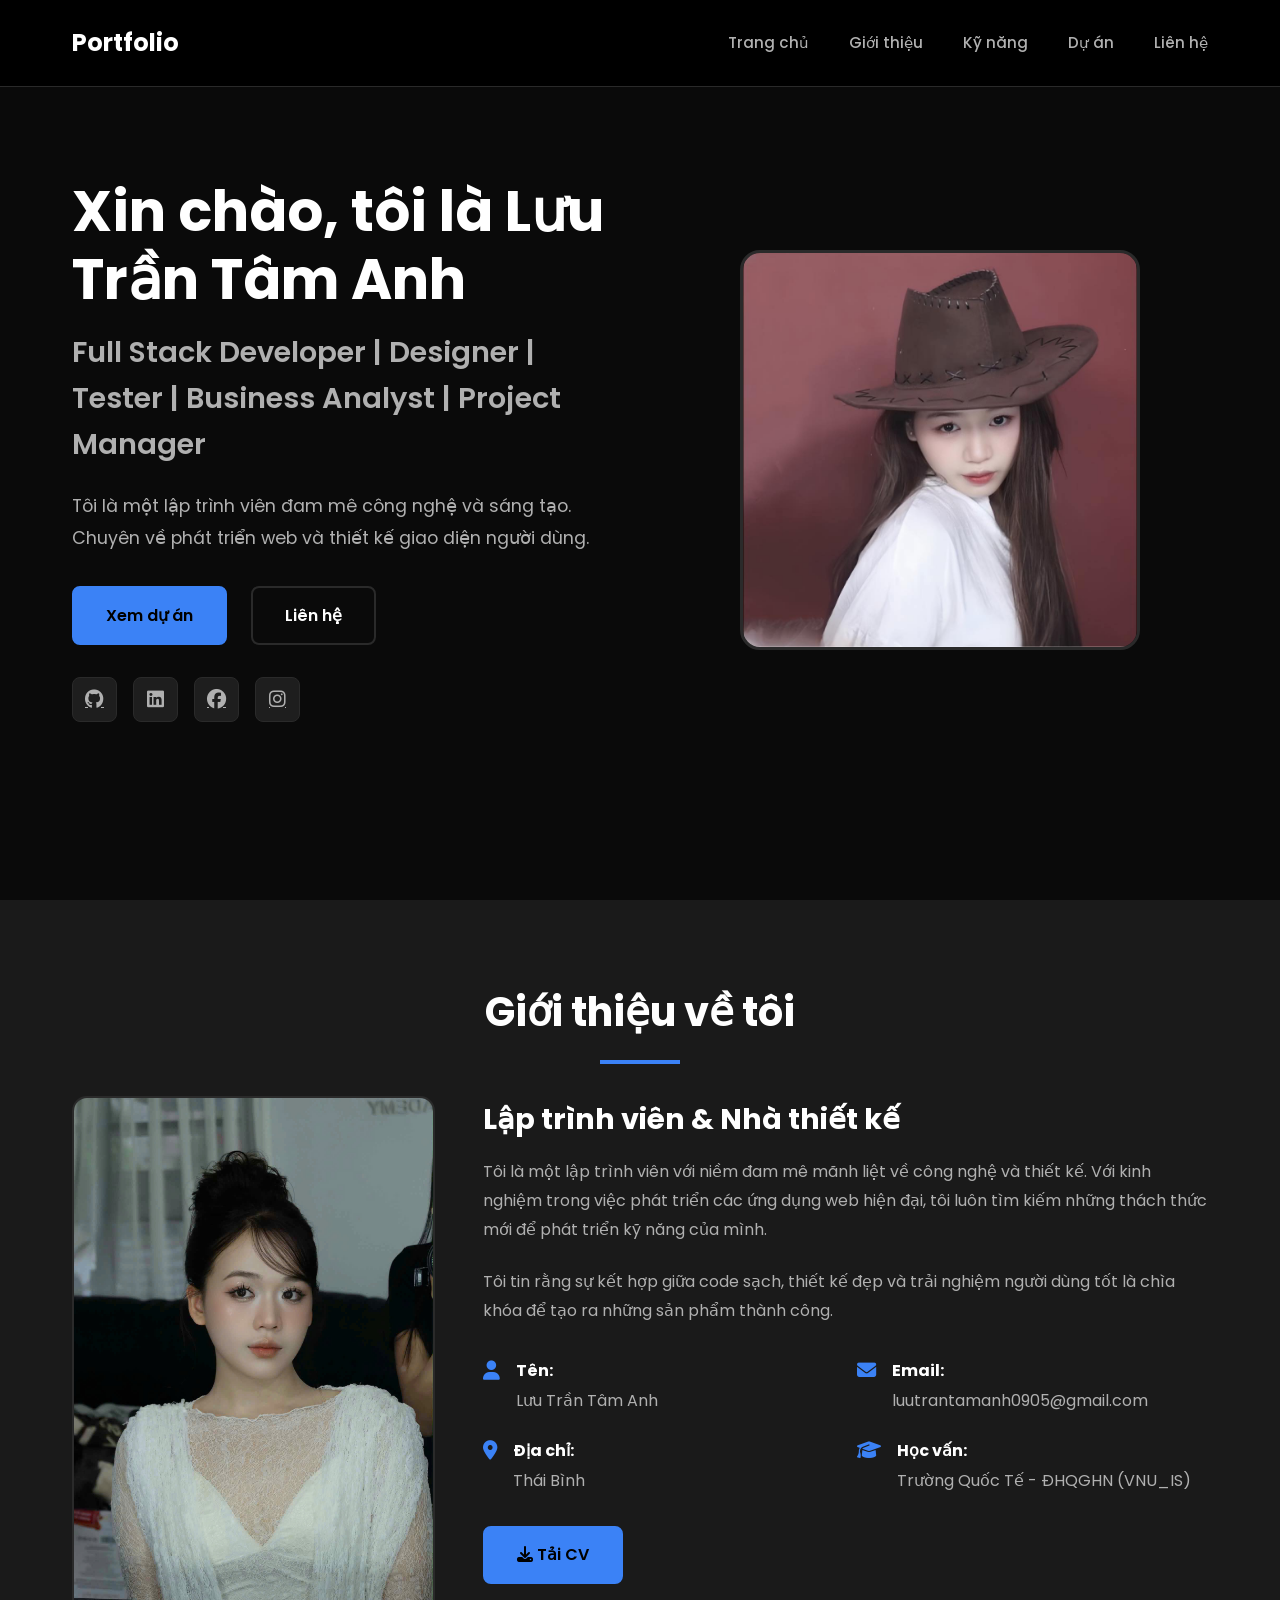
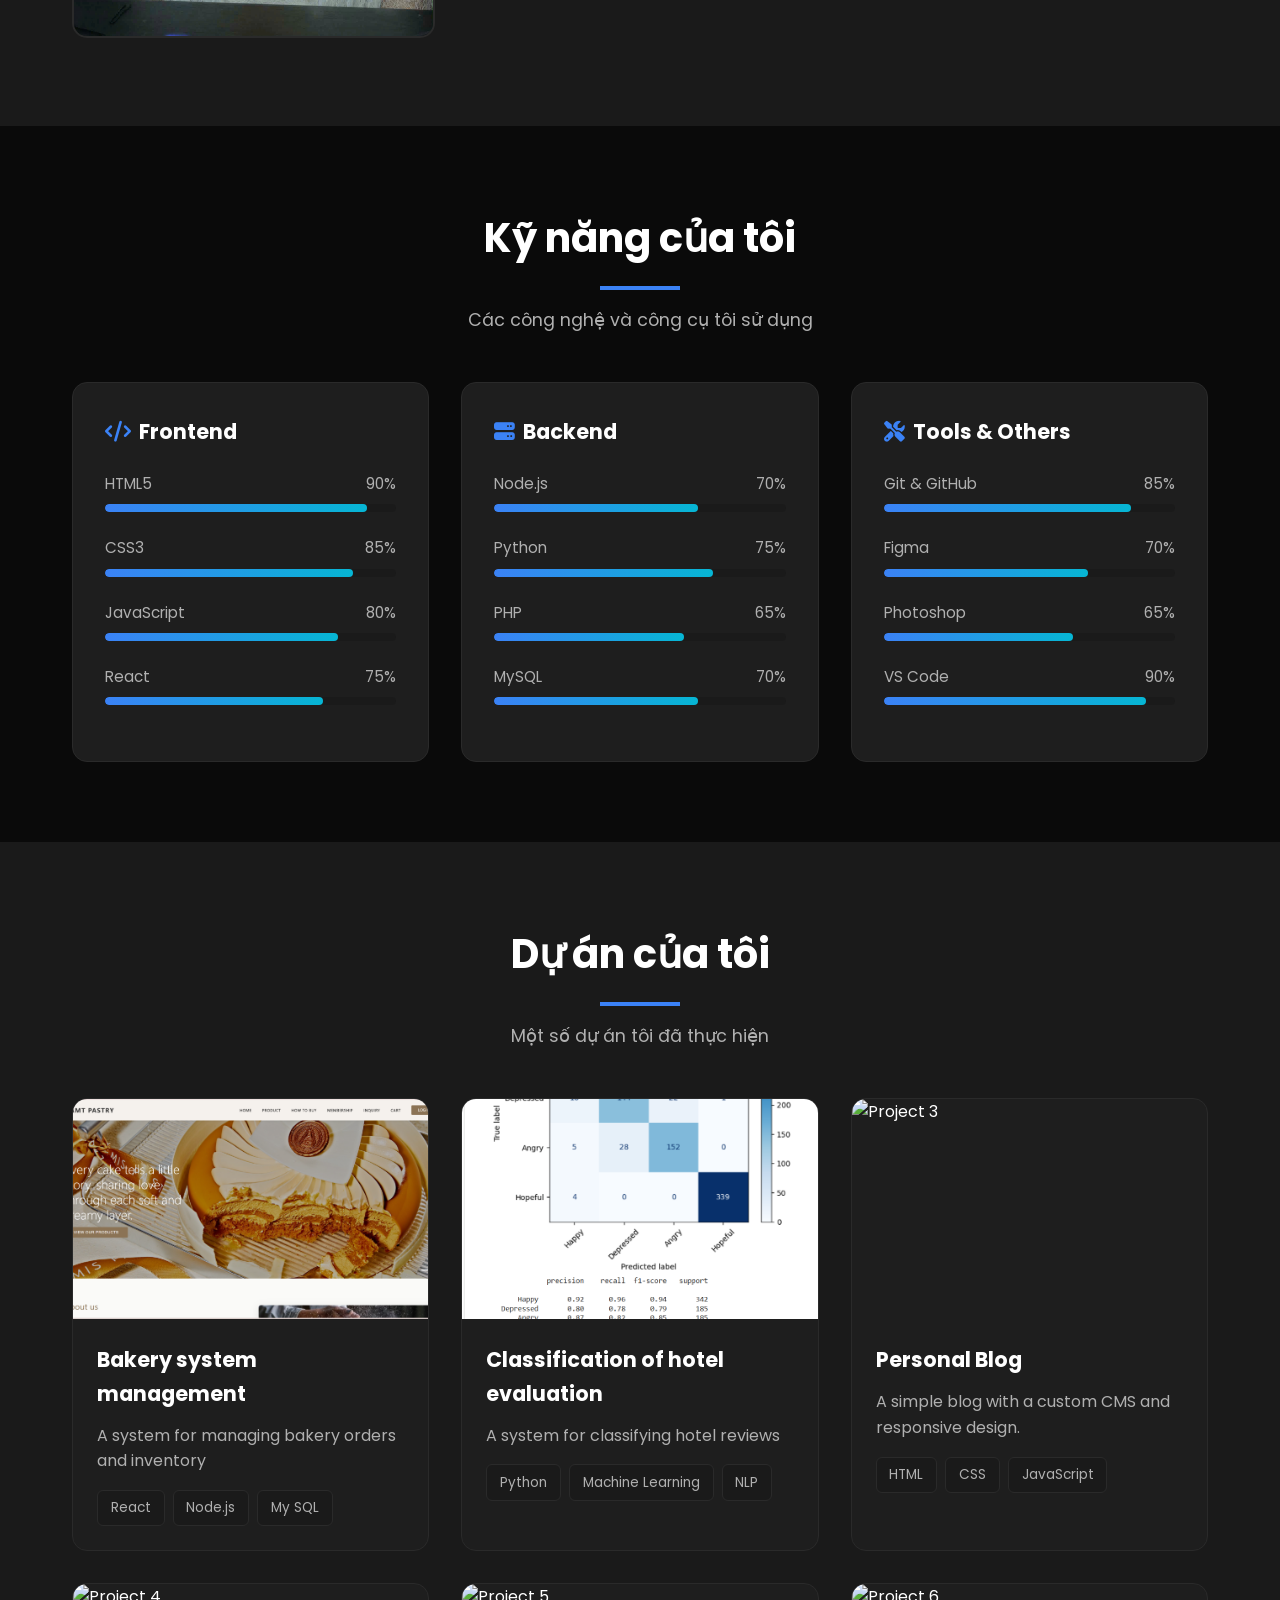
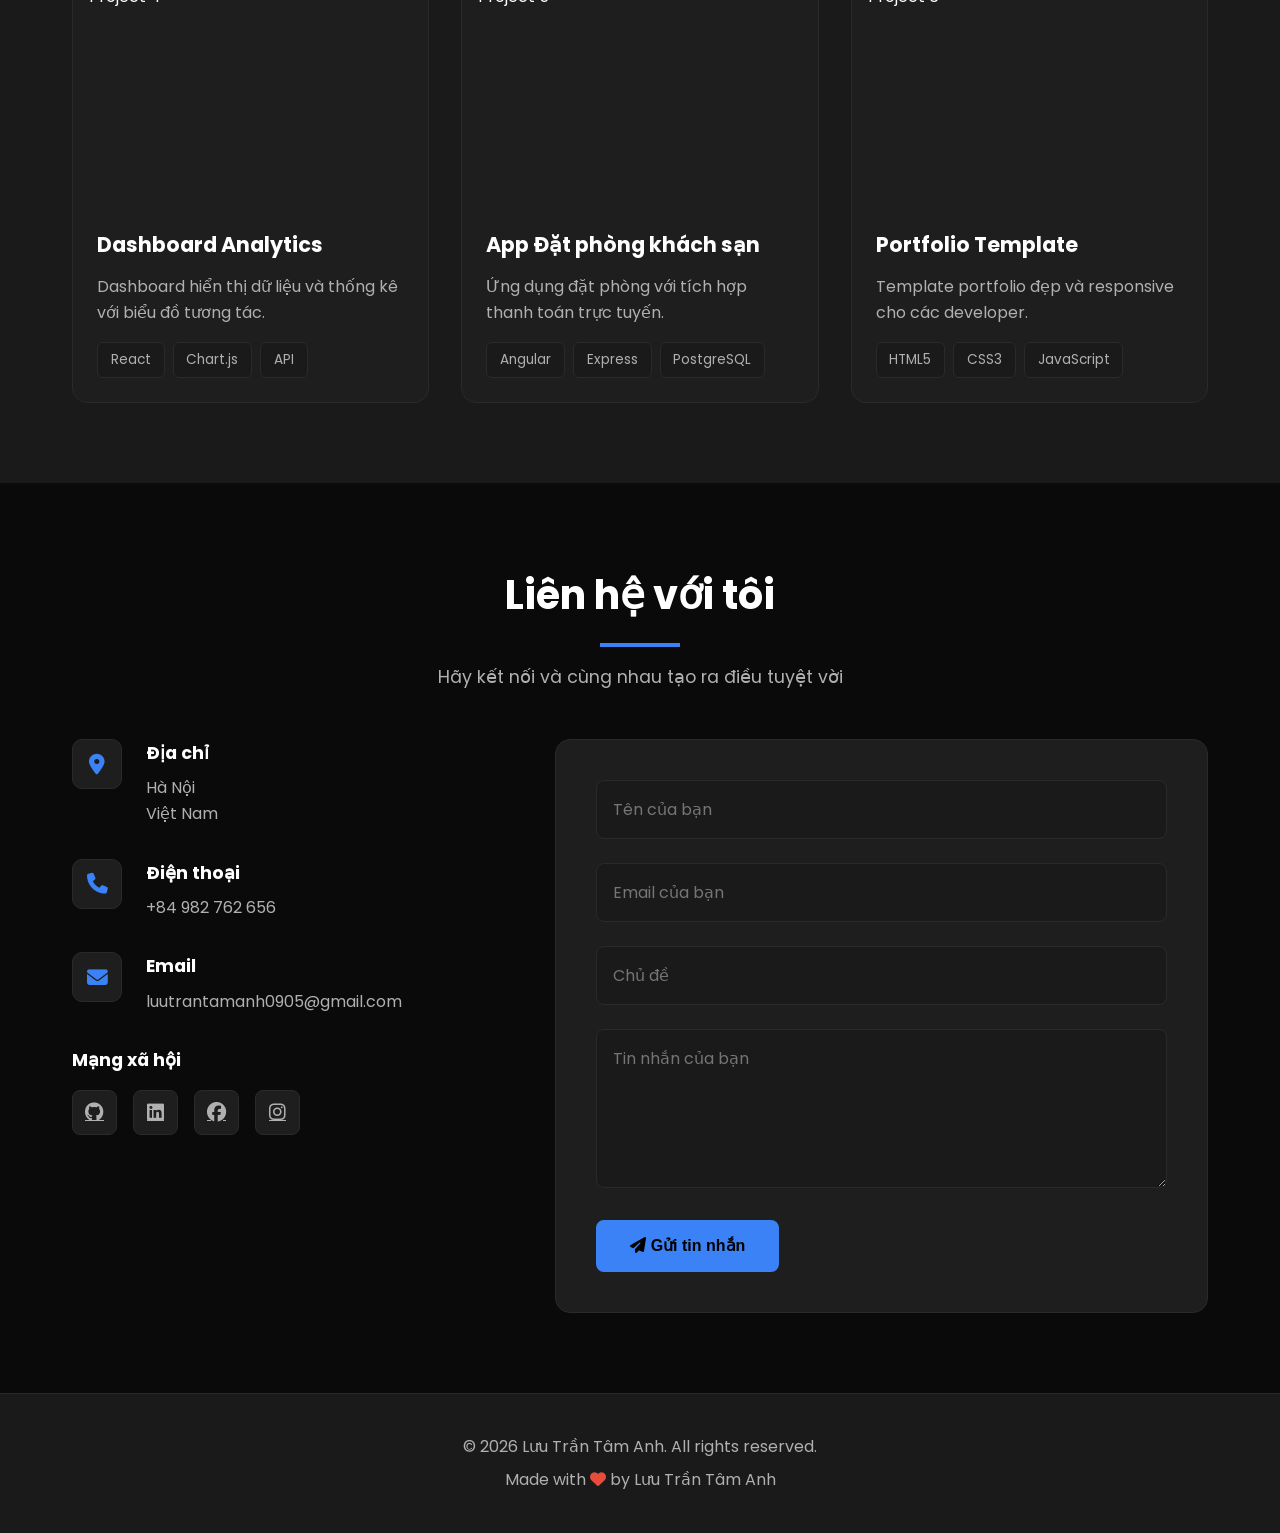
==== commit 43f81a5e: "." ====
--- a/portfolio.html
+++ b/portfolio.html
@@ -290,12 +290,12 @@
                         </div>
                     </div>
                     <div class="project-info">
-                        <h3>Ứng dụng Quản lý Công việc</h3>
-                        <p>Ứng dụng giúp quản lý công việc và dự án một cách hiệu quả.</p>
-                        <div class="project-tags">
-                            <span class="tag">Vue.js</span>
-                            <span class="tag">Firebase</span>
-                            <span class="tag">CSS3</span>
+                        <h3>Classification of hotel evaluation</h3>
+                        <p>A system for classifying hotel reviews</p>
+                        <div class="project-tags">
+                            <span class="tag">Python</span>
+                            <span class="tag">Machine Learning</span>
+                            <span class="tag">NLP</span>
                         </div>
                     </div>
                 </div>
@@ -309,8 +309,8 @@
                         </div>
                     </div>
                     <div class="project-info">
-                        <h3>Blog Cá nhân</h3>
-                        <p>Một blog đơn giản với CMS tùy chỉnh và thiết kế responsive.</p>
+                        <h3>Personal Blog</h3>
+                        <p>A simple blog with a custom CMS and responsive design.</p>
                         <div class="project-tags">
                             <span class="tag">HTML</span>
                             <span class="tag">CSS</span>
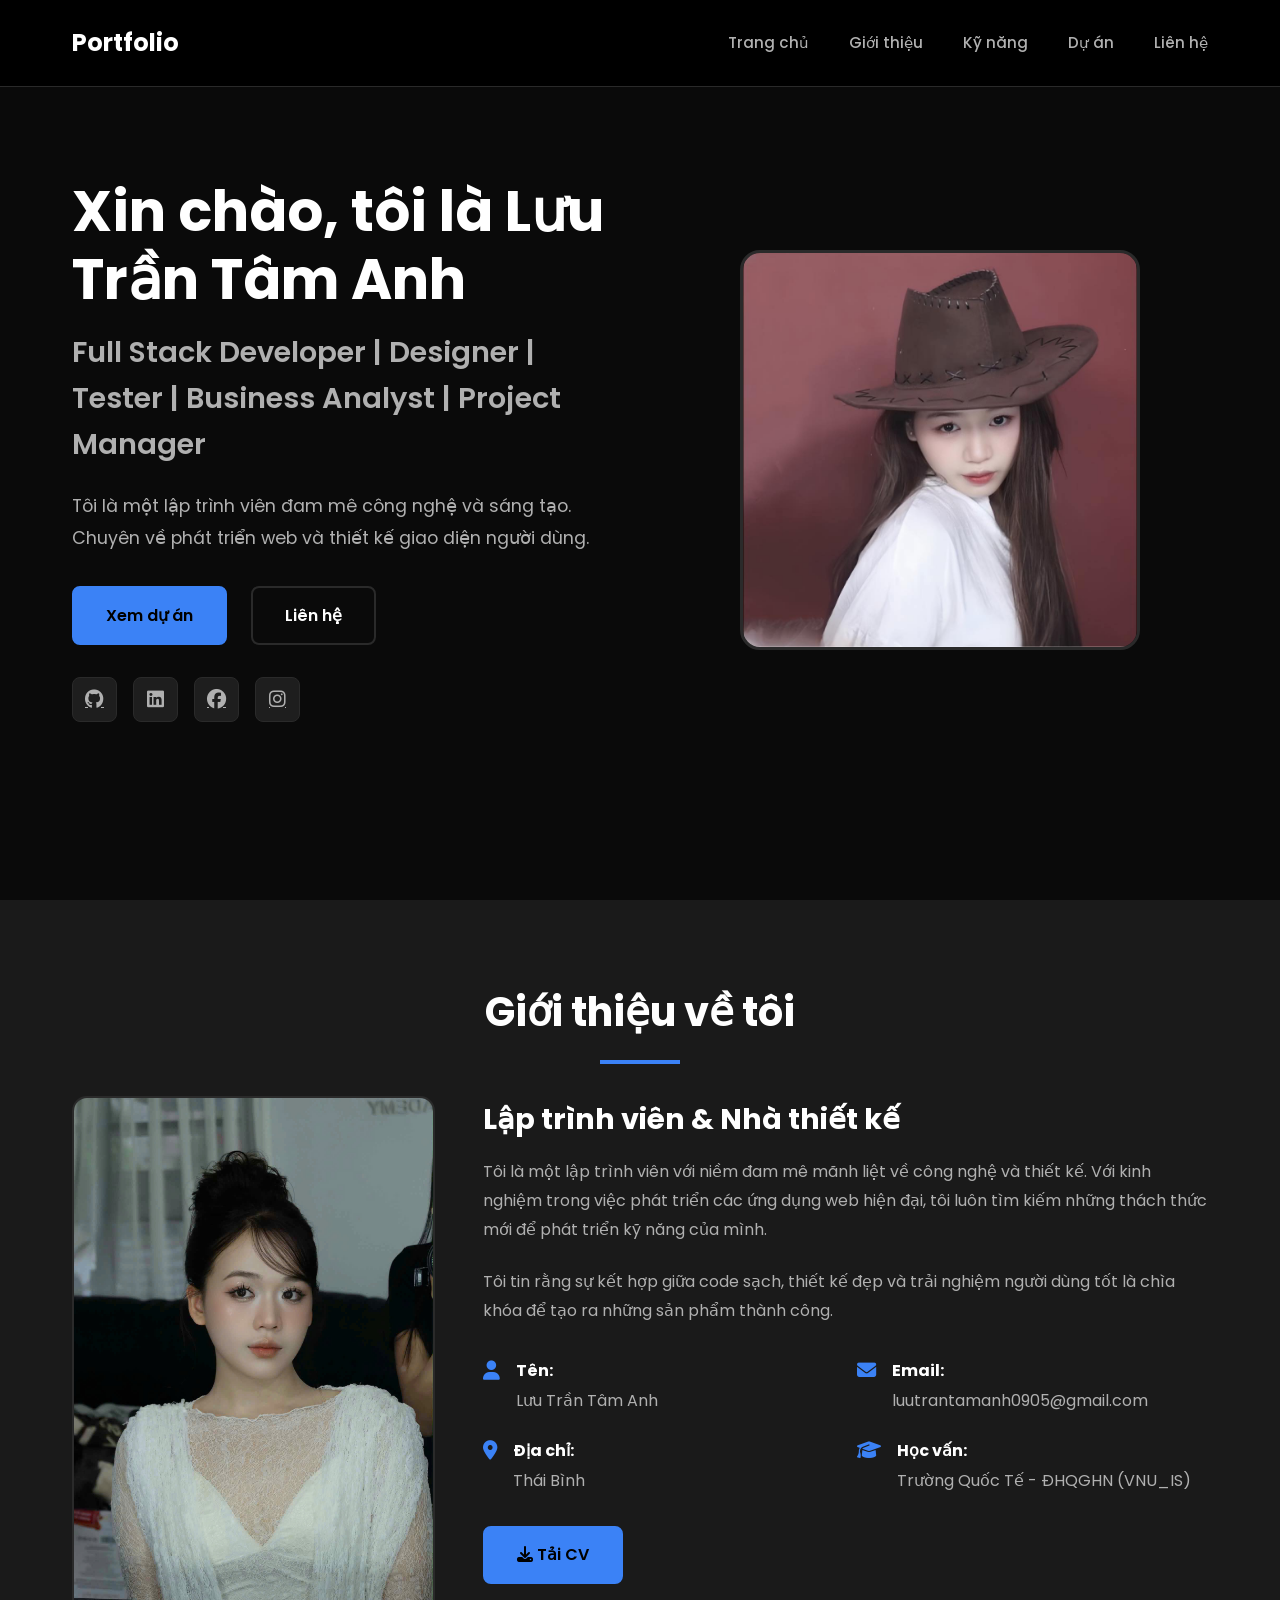
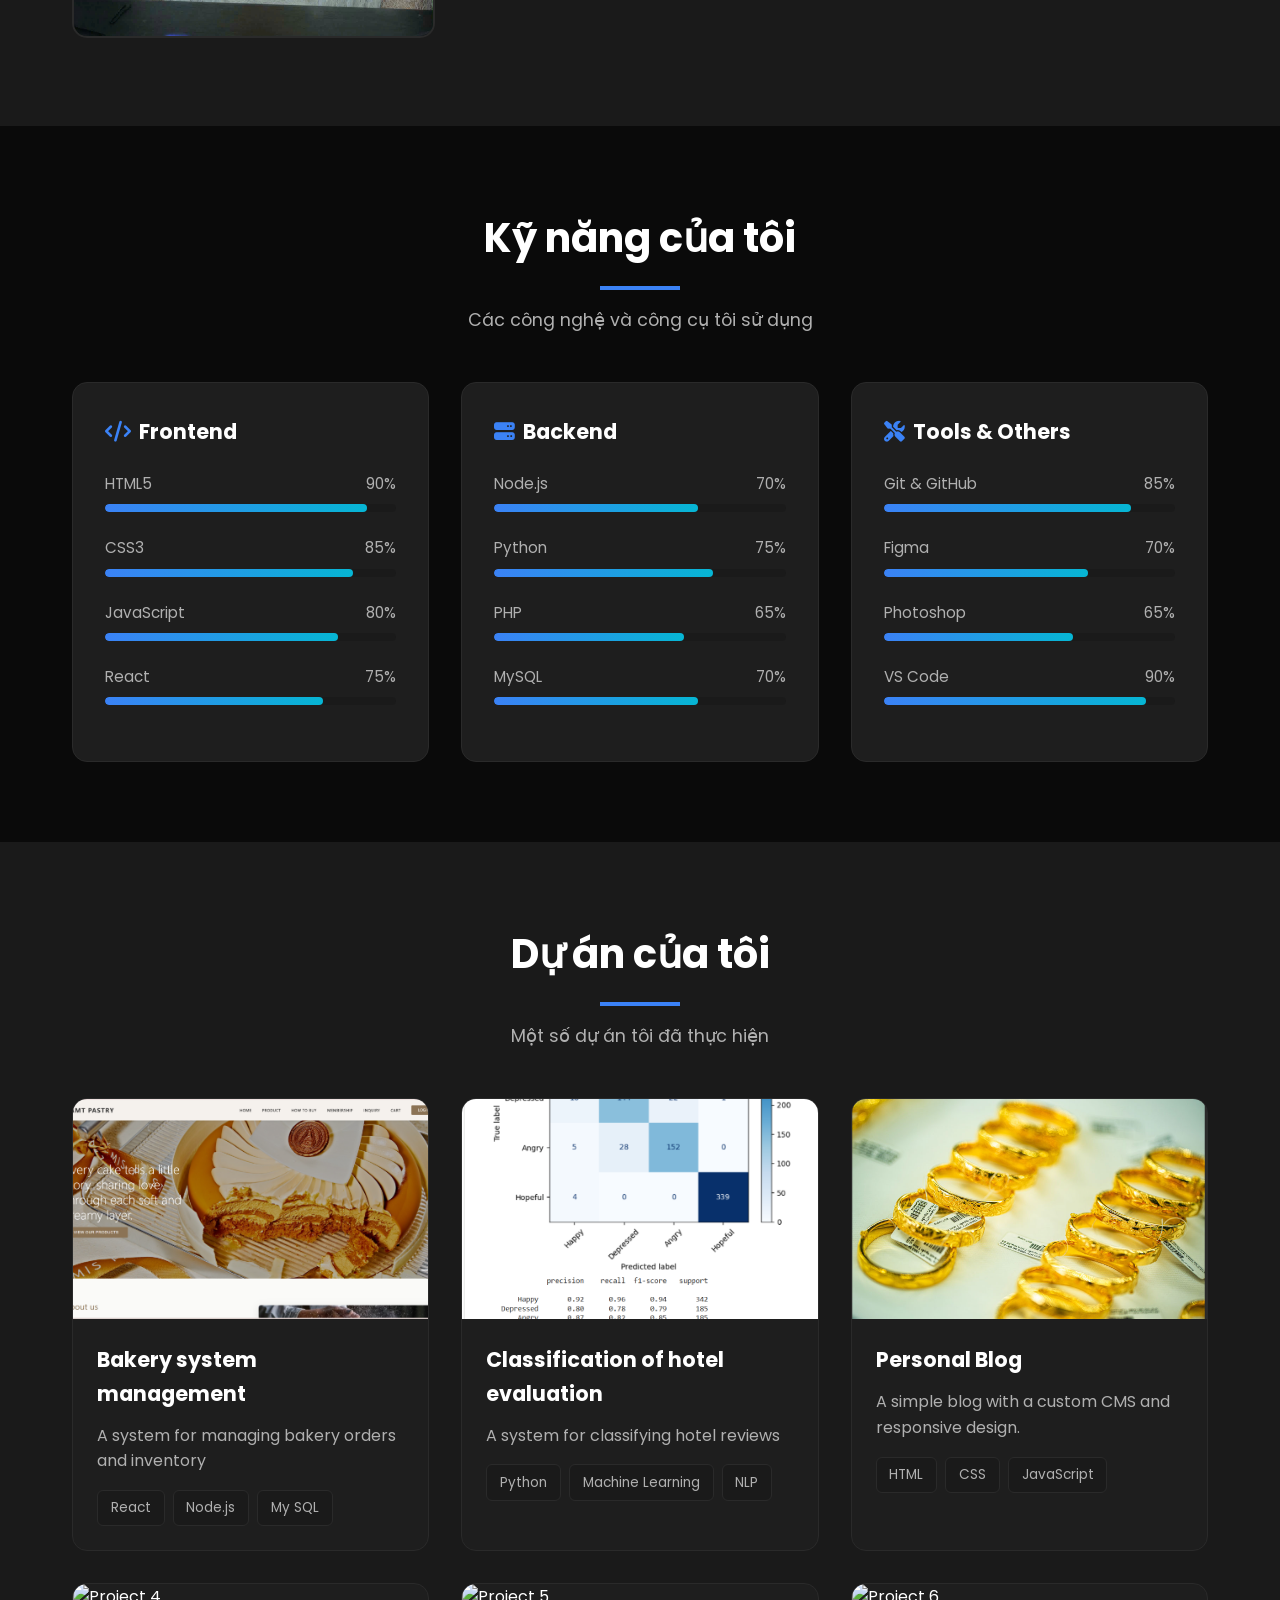
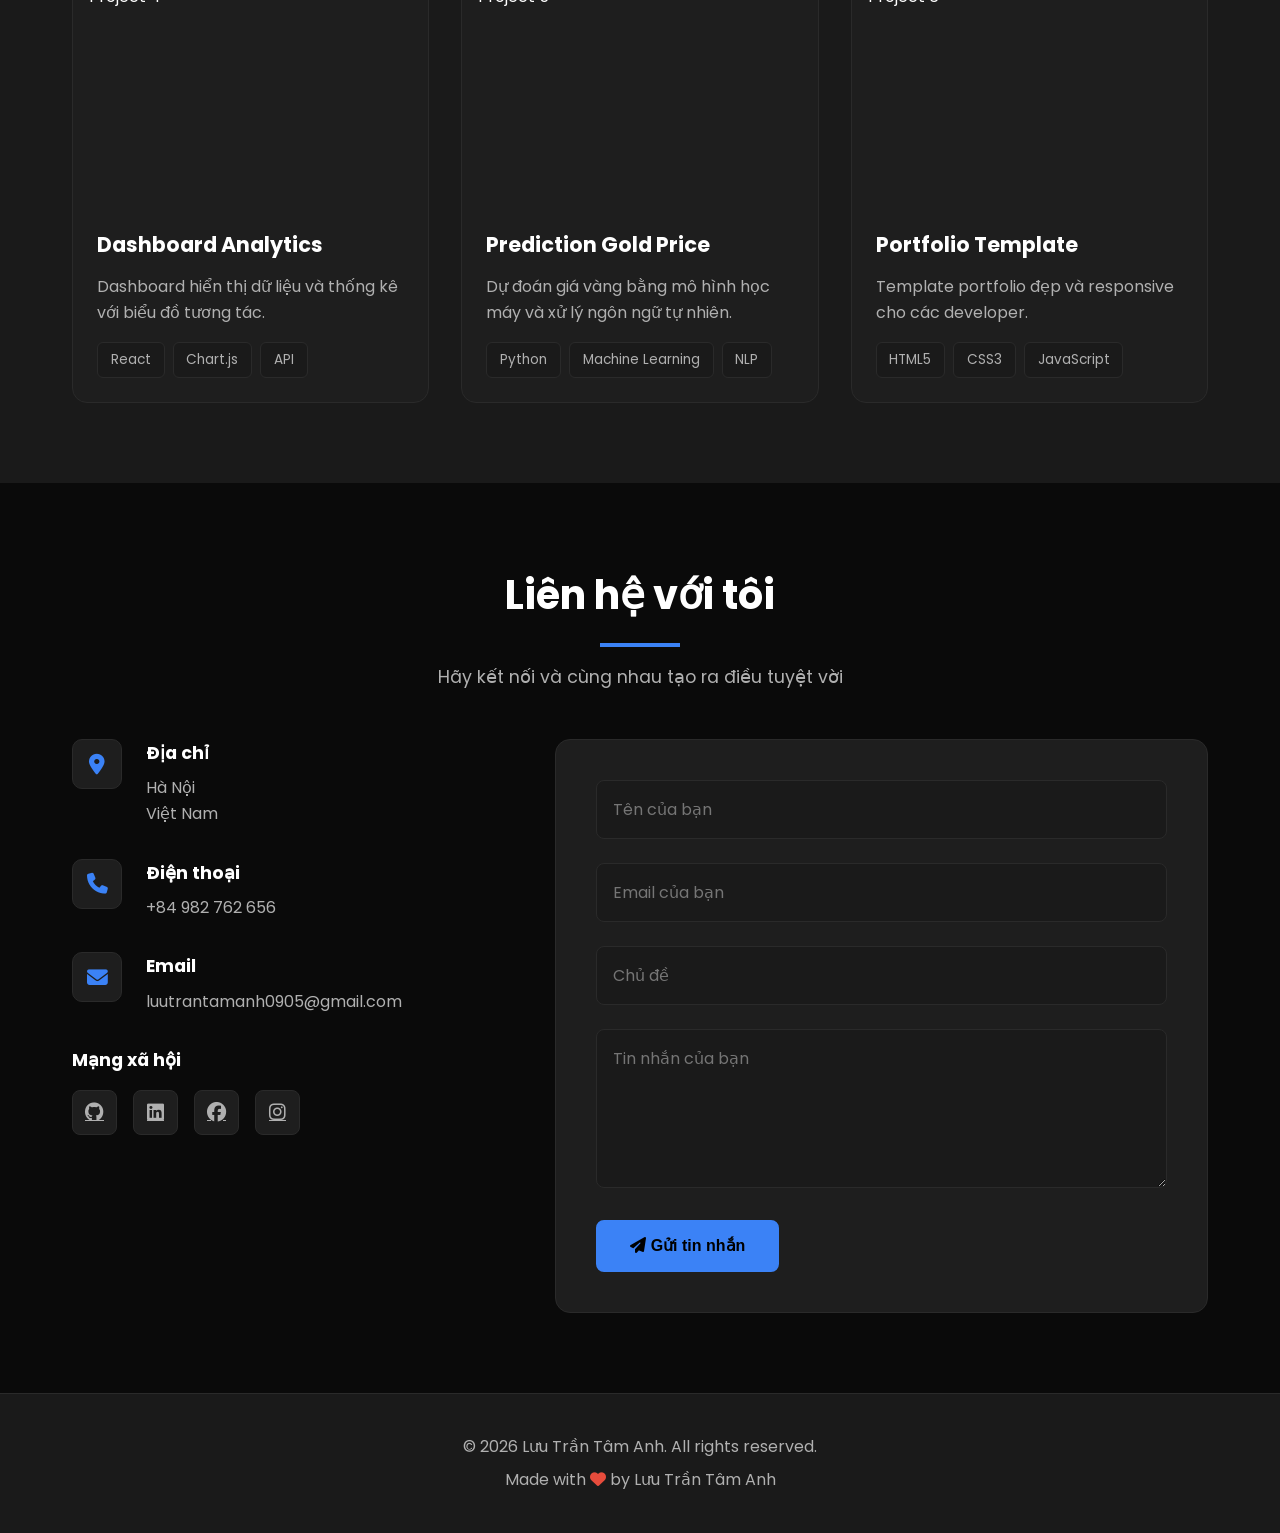
==== commit d48f1117: "." ====
--- a/portfolio.html
+++ b/portfolio.html
@@ -347,12 +347,12 @@
                         </div>
                     </div>
                     <div class="project-info">
-                        <h3>App Đặt phòng khách sạn</h3>
-                        <p>Ứng dụng đặt phòng với tích hợp thanh toán trực tuyến.</p>
-                        <div class="project-tags">
-                            <span class="tag">Angular</span>
-                            <span class="tag">Express</span>
-                            <span class="tag">PostgreSQL</span>
+                        <h3>Prediction Gold Price</h3>
+                        <p>Dự đoán giá vàng bằng mô hình học máy và xử lý ngôn ngữ tự nhiên.</p>
+                        <div class="project-tags">
+                            <span class="tag">Python</span>
+                            <span class="tag">Machine Learning</span>
+                            <span class="tag">NLP</span>
                         </div>
                     </div>
                 </div>
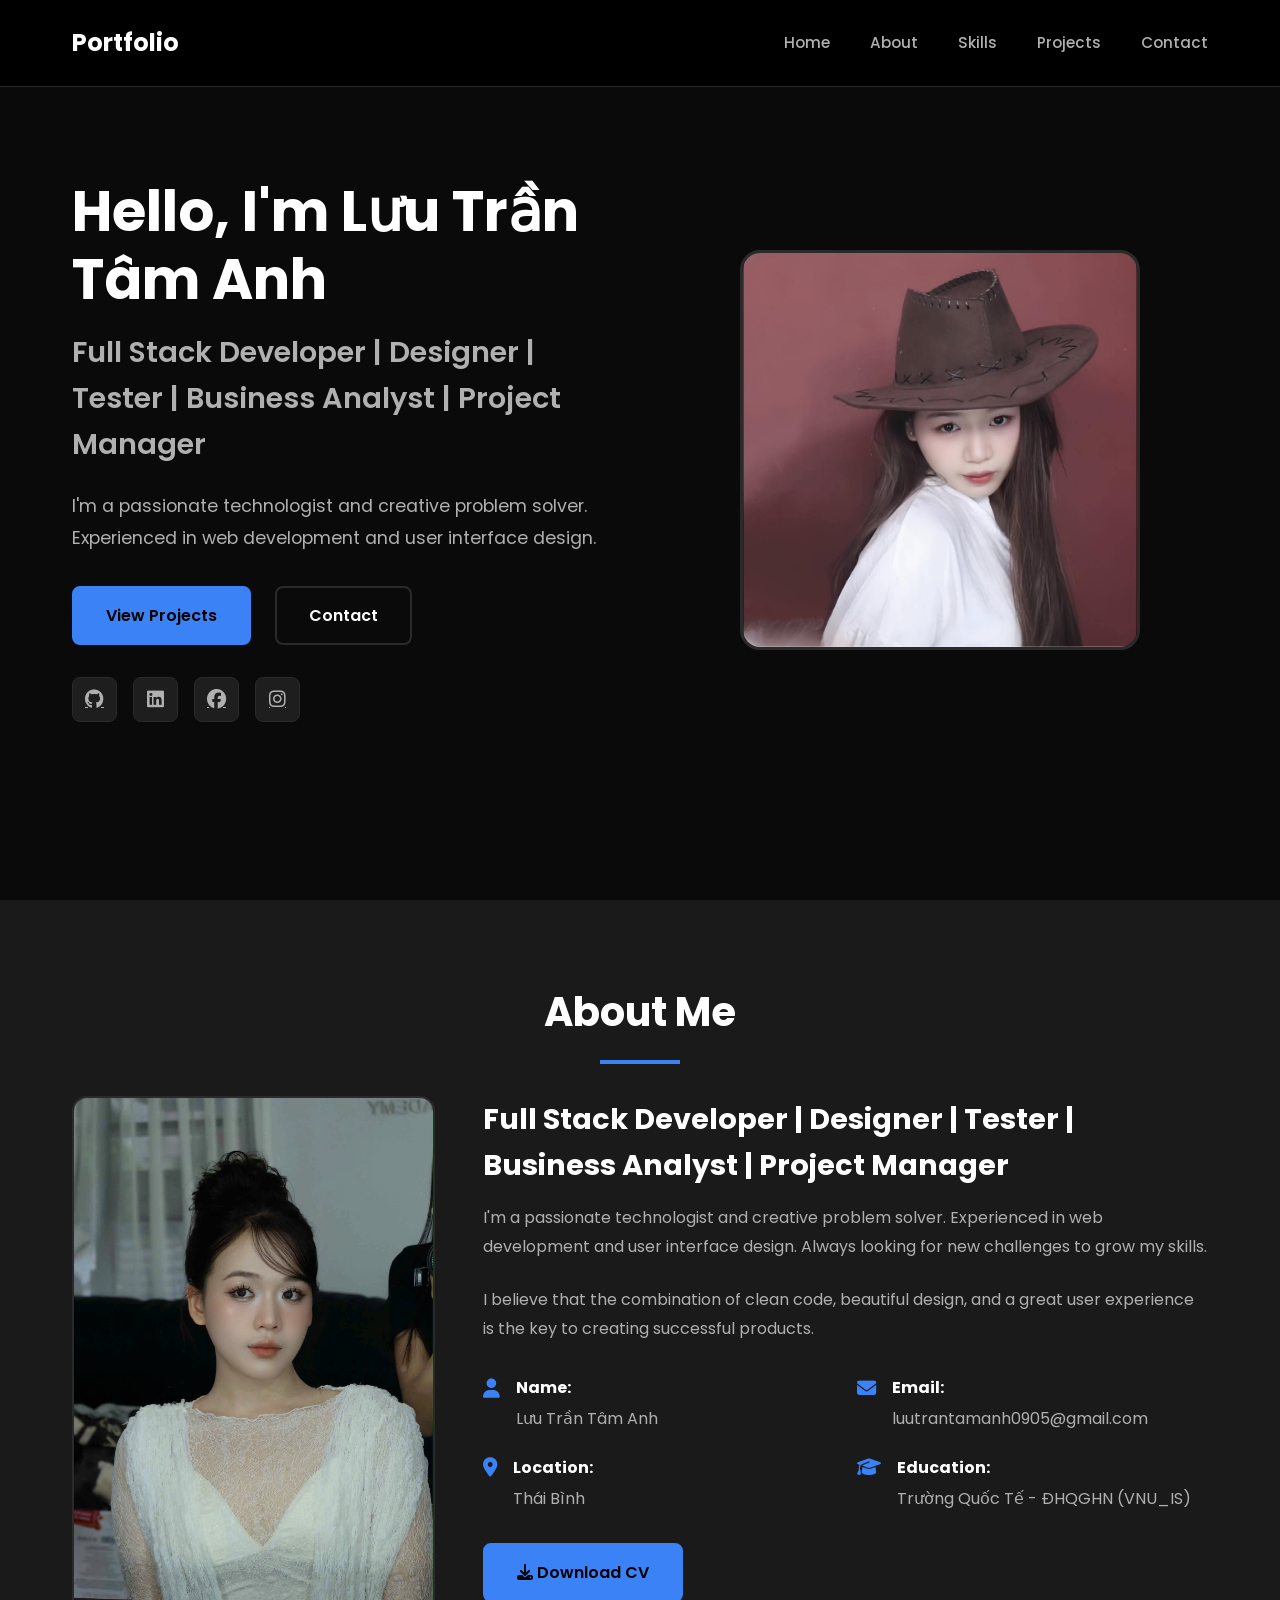
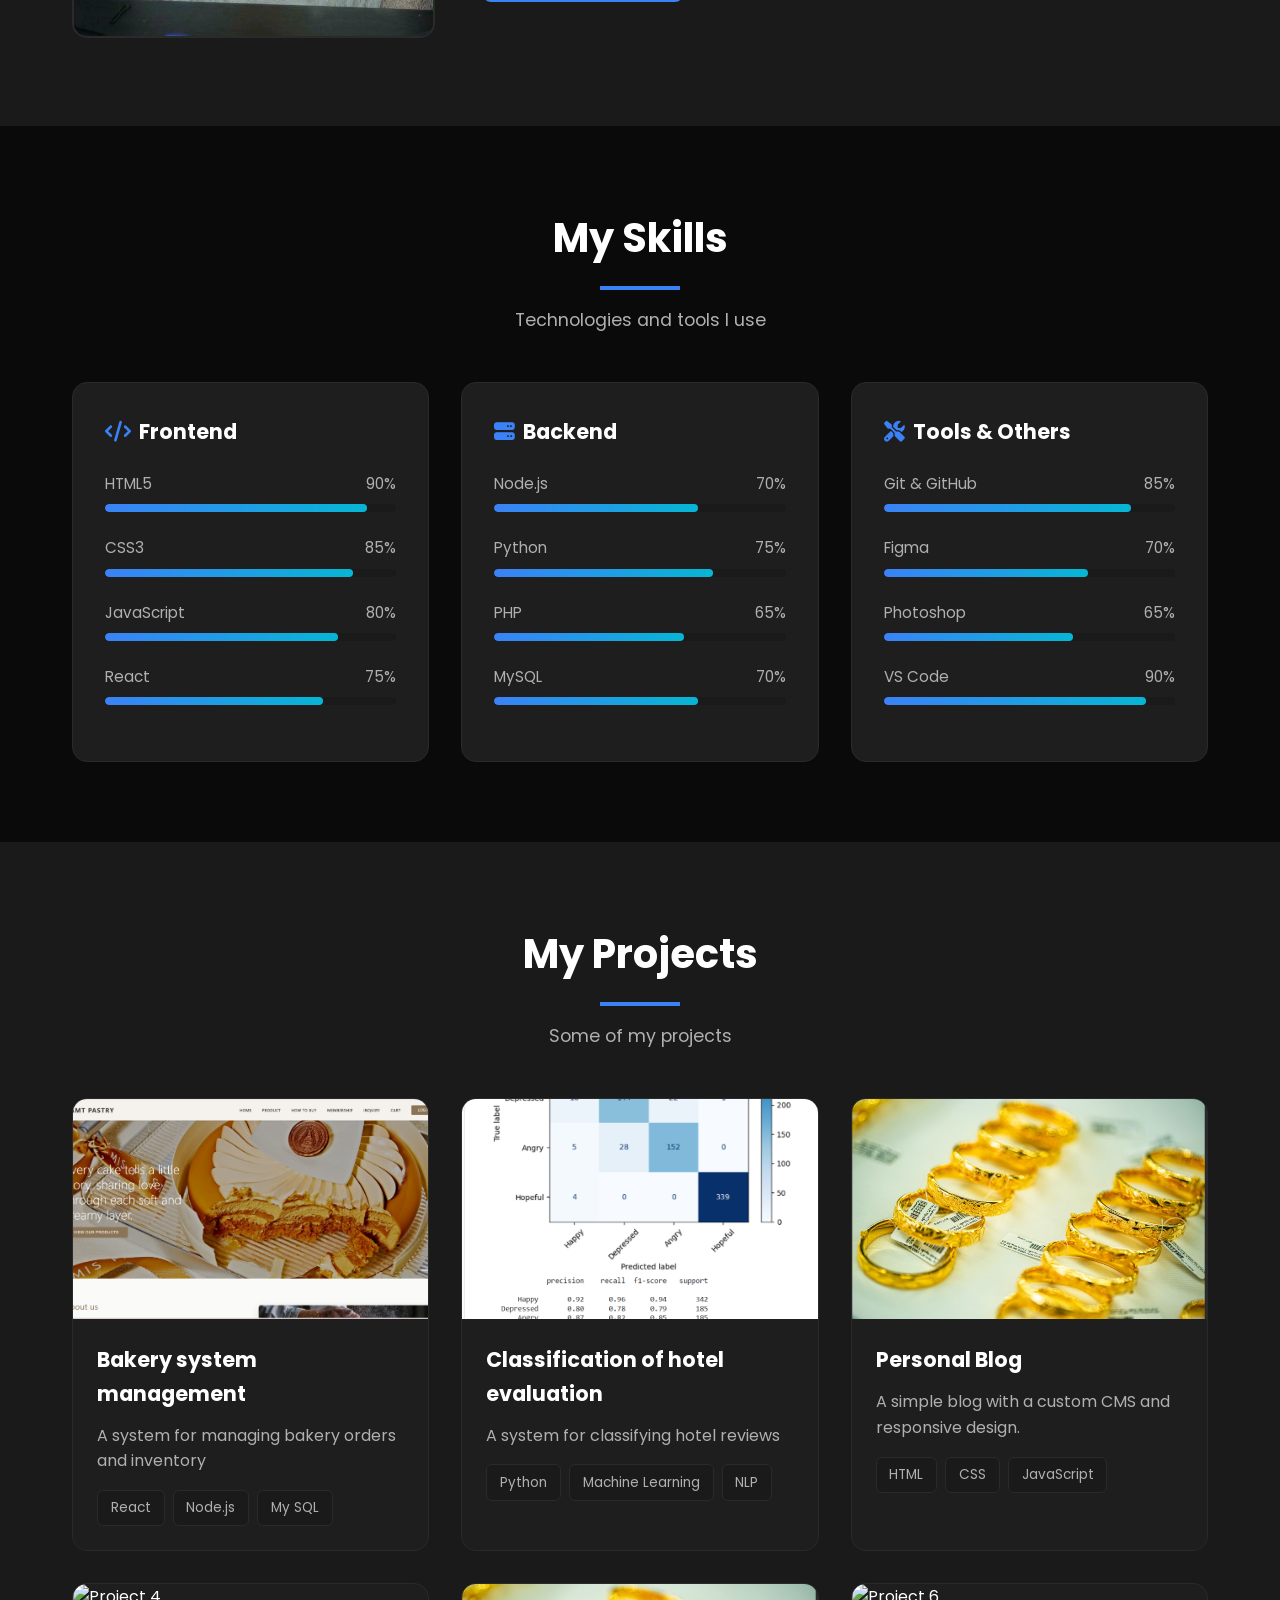
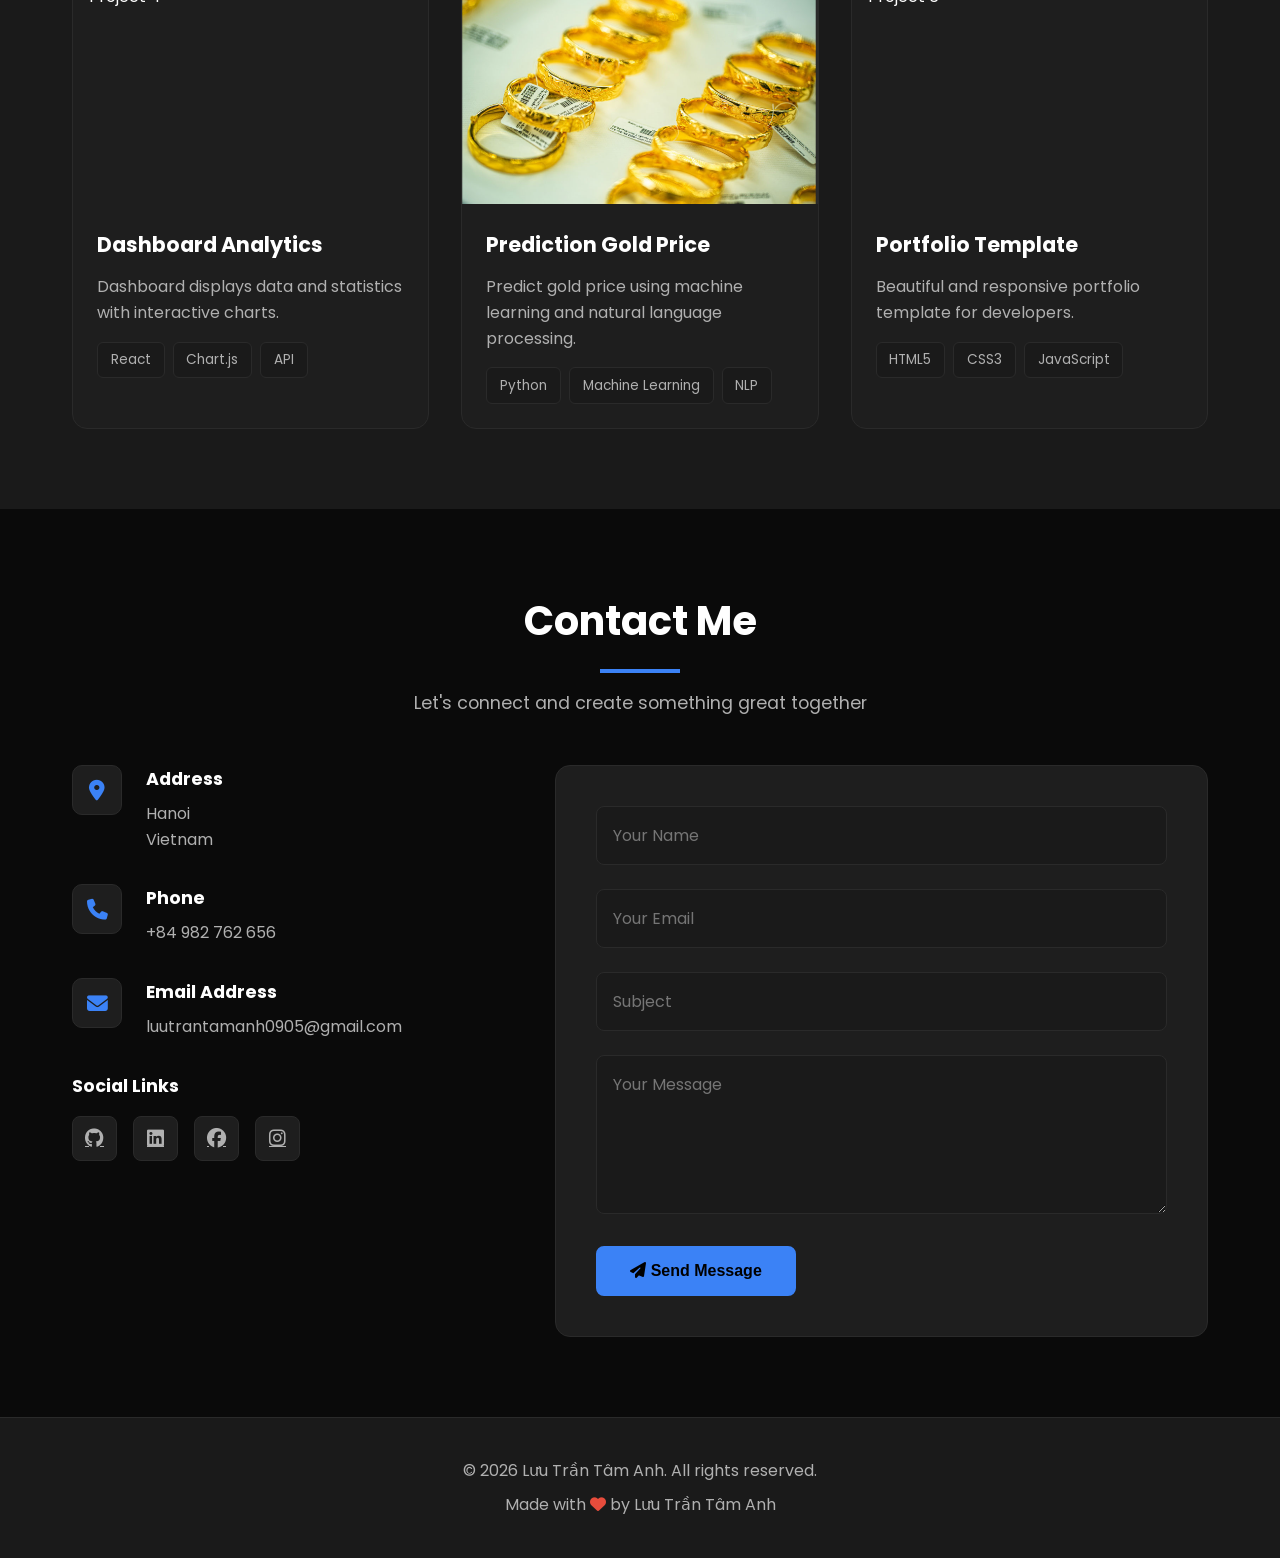
==== commit 7329d034: "en" ====
--- a/portfolio.html
+++ b/portfolio.html
@@ -1,9 +1,9 @@
 <!DOCTYPE html>
-<html lang="vi">
+<html lang="en">
 <head>
     <meta charset="UTF-8">
     <meta name="viewport" content="width=device-width, initial-scale=1.0">
-    <meta name="description" content="Portfolio chuyên nghiệp - Giới thiệu về tôi, dự án và kỹ năng">
+    <meta name="description" content="Professional portfolio - Introduction, projects, and skills">
     <title>Portfolio - Lưu Trần Tâm Anh</title>
     <link rel="stylesheet" href="portfolio/css/styles-dark.css">
     <link rel="stylesheet" href="https://cdnjs.cloudflare.com/ajax/libs/font-awesome/6.5.1/css/all.min.css">
@@ -17,11 +17,11 @@
                 <a href="#home">Portfolio</a>
             </div>
             <ul class="nav-menu">
-                <li><a href="#home" class="nav-link">Trang chủ</a></li>
-                <li><a href="#about" class="nav-link">Giới thiệu</a></li>
-                <li><a href="#skills" class="nav-link">Kỹ năng</a></li>
-                <li><a href="#projects" class="nav-link">Dự án</a></li>
-                <li><a href="#contact" class="nav-link">Liên hệ</a></li>
+                <li><a href="#home" class="nav-link">Home</a></li>
+                <li><a href="#about" class="nav-link">About</a></li>
+                <li><a href="#skills" class="nav-link">Skills</a></li>
+                <li><a href="#projects" class="nav-link">Projects</a></li>
+                <li><a href="#contact" class="nav-link">Contact</a></li>
             </ul>
             <div class="hamburger">
                 <span class="bar"></span>
@@ -36,15 +36,15 @@
         <div class="container">
             <div class="hero-content">
                 <div class="hero-text">
-                    <h1 class="hero-title">Xin chào, tôi là <span class="highlight">Lưu Trần Tâm Anh</span></h1>
+                    <h1 class="hero-title">Hello, I'm <span class="highlight">Lưu Trần Tâm Anh</span></h1>
                     <p class="hero-subtitle">Full Stack Developer | Designer | Tester | Business Analyst | Project Manager</p>
                     <p class="hero-description">
-                        Tôi là một lập trình viên đam mê công nghệ và sáng tạo.
-                        Chuyên về phát triển web và thiết kế giao diện người dùng.
+                        I'm a passionate technologist and creative problem solver.
+                        Experienced in web development and user interface design.
                     </p>
                     <div class="hero-buttons">
-                        <a href="#projects" class="btn btn-primary">Xem dự án</a>
-                        <a href="#contact" class="btn btn-secondary">Liên hệ</a>
+                        <a href="#projects" class="btn btn-primary">View Projects</a>
+                        <a href="#contact" class="btn btn-secondary">Contact</a>
                     </div>
                     <div class="social-links">
                         <a href="https://github.com/caroline955/INS306401_INS3064_LuuTranTamAnh" target="_blank"><i class="fab fa-github"></i></a>
@@ -65,27 +65,27 @@
     <!-- About Section -->
     <section id="about" class="about">
         <div class="container">
-            <h2 class="section-title">Giới thiệu về tôi</h2>
+            <h2 class="section-title">About Me</h2>
             <div class="about-content">
                 <div class="about-image">
                     <img src="portfolio/assets/images/about.jpg" alt="About Me">
                 </div>
                 <div class="about-text">
-                    <h3>Lập trình viên & Nhà thiết kế</h3>
+                    <h3>Full Stack Developer | Designer | Tester | Business Analyst | Project Manager</h3>
                     <p>
-                        Tôi là một lập trình viên với niềm đam mê mãnh liệt về công nghệ và thiết kế.
-                        Với kinh nghiệm trong việc phát triển các ứng dụng web hiện đại, tôi luôn tìm kiếm
-                        những thách thức mới để phát triển kỹ năng của mình.
+                        I'm a passionate technologist and creative problem solver.
+                        Experienced in web development and user interface design.
+                        Always looking for new challenges to grow my skills.
                     </p>
                     <p>
-                        Tôi tin rằng sự kết hợp giữa code sạch, thiết kế đẹp và trải nghiệm người dùng tốt
-                        là chìa khóa để tạo ra những sản phẩm thành công.
+                        I believe that the combination of clean code, beautiful design, and a great user experience
+                        is the key to creating successful products.
                     </p>
                     <div class="about-info">
                         <div class="info-item">
                             <i class="fas fa-user"></i>
                             <div>
-                                <strong>Tên:</strong>
+                                <strong>Name:</strong>
                                 <span>Lưu Trần Tâm Anh</span>
                             </div>
                         </div>
@@ -99,20 +99,20 @@
                         <div class="info-item">
                             <i class="fas fa-map-marker-alt"></i>
                             <div>
-                                <strong>Địa chỉ:</strong>
+                                <strong>Location:</strong>
                                 <span>Thái Bình</span>
                             </div>
                         </div>
                         <div class="info-item">
                             <i class="fas fa-graduation-cap"></i>
                             <div>
-                                <strong>Học vấn:</strong>
+                                <strong>Education:</strong>
                                 <span>Trường Quốc Tế - ĐHQGHN (VNU_IS)</span>
                             </div>
                         </div>
                     </div>
                     <a href="portfolio/assets/resume.pdf" class="btn btn-primary" download>
-                        <i class="fas fa-download"></i> Tải CV
+                        <i class="fas fa-download"></i> Download CV
                     </a>
                 </div>
             </div>
@@ -122,8 +122,8 @@
     <!-- Skills Section -->
     <section id="skills" class="skills">
         <div class="container">
-            <h2 class="section-title">Kỹ năng của tôi</h2>
-            <p class="section-subtitle">Các công nghệ và công cụ tôi sử dụng</p>
+            <h2 class="section-title">My Skills</h2>
+            <p class="section-subtitle">Technologies and tools I use</p>
 
             <div class="skills-grid">
                 <div class="skill-category">
@@ -258,8 +258,8 @@
     <!-- Projects Section -->
     <section id="projects" class="projects">
         <div class="container">
-            <h2 class="section-title">Dự án của tôi</h2>
-            <p class="section-subtitle">Một số dự án tôi đã thực hiện</p>
+            <h2 class="section-title">My Projects</h2>
+            <p class="section-subtitle">Some of my projects</p>
 
             <div class="projects-grid">
                 <div class="project-card">
@@ -329,7 +329,7 @@
                     </div>
                     <div class="project-info">
                         <h3>Dashboard Analytics</h3>
-                        <p>Dashboard hiển thị dữ liệu và thống kê với biểu đồ tương tác.</p>
+                        <p>Dashboard displays data and statistics with interactive charts.</p>
                         <div class="project-tags">
                             <span class="tag">React</span>
                             <span class="tag">Chart.js</span>
@@ -348,7 +348,7 @@
                     </div>
                     <div class="project-info">
                         <h3>Prediction Gold Price</h3>
-                        <p>Dự đoán giá vàng bằng mô hình học máy và xử lý ngôn ngữ tự nhiên.</p>
+                        <p>Predict gold price using machine learning and natural language processing.</p>
                         <div class="project-tags">
                             <span class="tag">Python</span>
                             <span class="tag">Machine Learning</span>
@@ -367,7 +367,7 @@
                     </div>
                     <div class="project-info">
                         <h3>Portfolio Template</h3>
-                        <p>Template portfolio đẹp và responsive cho các developer.</p>
+                        <p>Beautiful and responsive portfolio template for developers.</p>
                         <div class="project-tags">
                             <span class="tag">HTML5</span>
                             <span class="tag">CSS3</span>
@@ -382,8 +382,8 @@
     <!-- Contact Section -->
     <section id="contact" class="contact">
         <div class="container">
-            <h2 class="section-title">Liên hệ với tôi</h2>
-            <p class="section-subtitle">Hãy kết nối và cùng nhau tạo ra điều tuyệt vời</p>
+            <h2 class="section-title">Contact Me</h2>
+            <p class="section-subtitle">Let's connect and create something great together</p>
 
             <div class="contact-content">
                 <div class="contact-info">
@@ -392,8 +392,8 @@
                             <i class="fas fa-map-marker-alt"></i>
                         </div>
                         <div class="contact-details">
-                            <h4>Địa chỉ</h4>
-                            <p>Hà Nội<br>Việt Nam</p>
+                            <h4>Address</h4>
+                            <p>Hanoi<br>Vietnam</p>
                         </div>
                     </div>
 
@@ -402,7 +402,7 @@
                             <i class="fas fa-phone"></i>
                         </div>
                         <div class="contact-details">
-                            <h4>Điện thoại</h4>
+                            <h4>Phone</h4>
                             <p>+84 982 762 656</p>
                         </div>
                     </div>
@@ -412,13 +412,13 @@
                             <i class="fas fa-envelope"></i>
                         </div>
                         <div class="contact-details">
-                            <h4>Email</h4>
+                            <h4>Email Address</h4>
                             <p>luutrantamanh0905@gmail.com</p>
                         </div>
                     </div>
 
                     <div class="contact-social">
-                        <h4>Mạng xã hội</h4>
+                        <h4>Social Links</h4>
                         <div class="social-links">
                             <a href="https://github.com/caroline955/INS306401_INS3064_LuuTranTamAnh" target="_blank"><i class="fab fa-github"></i></a>
                             <a href="https://www.linkedin.com/in/anh-l%C6%B0u-tr%E1%BA%A7n-t%C3%A2m-22994936a/" target="_blank"><i class="fab fa-linkedin"></i></a>
@@ -431,19 +431,19 @@
                 <div class="contact-form">
                     <form id="contactForm">
                         <div class="form-group">
-                            <input type="text" id="name" name="name" placeholder="Tên của bạn" required>
+                            <input type="text" id="name" name="name" placeholder="Your Name" required>
                         </div>
                         <div class="form-group">
-                            <input type="email" id="email" name="email" placeholder="Email của bạn" required>
+                            <input type="email" id="email" name="email" placeholder="Your Email" required>
                         </div>
                         <div class="form-group">
-                            <input type="text" id="subject" name="subject" placeholder="Chủ đề" required>
+                            <input type="text" id="subject" name="subject" placeholder="Subject" required>
                         </div>
                         <div class="form-group">
-                            <textarea id="message" name="message" rows="5" placeholder="Tin nhắn của bạn" required></textarea>
+                            <textarea id="message" name="message" rows="5" placeholder="Your Message" required></textarea>
                         </div>
                         <button type="submit" class="btn btn-primary">
-                            <i class="fas fa-paper-plane"></i> Gửi tin nhắn
+                            <i class="fas fa-paper-plane"></i> Send Message
                         </button>
                     </form>
                 </div>
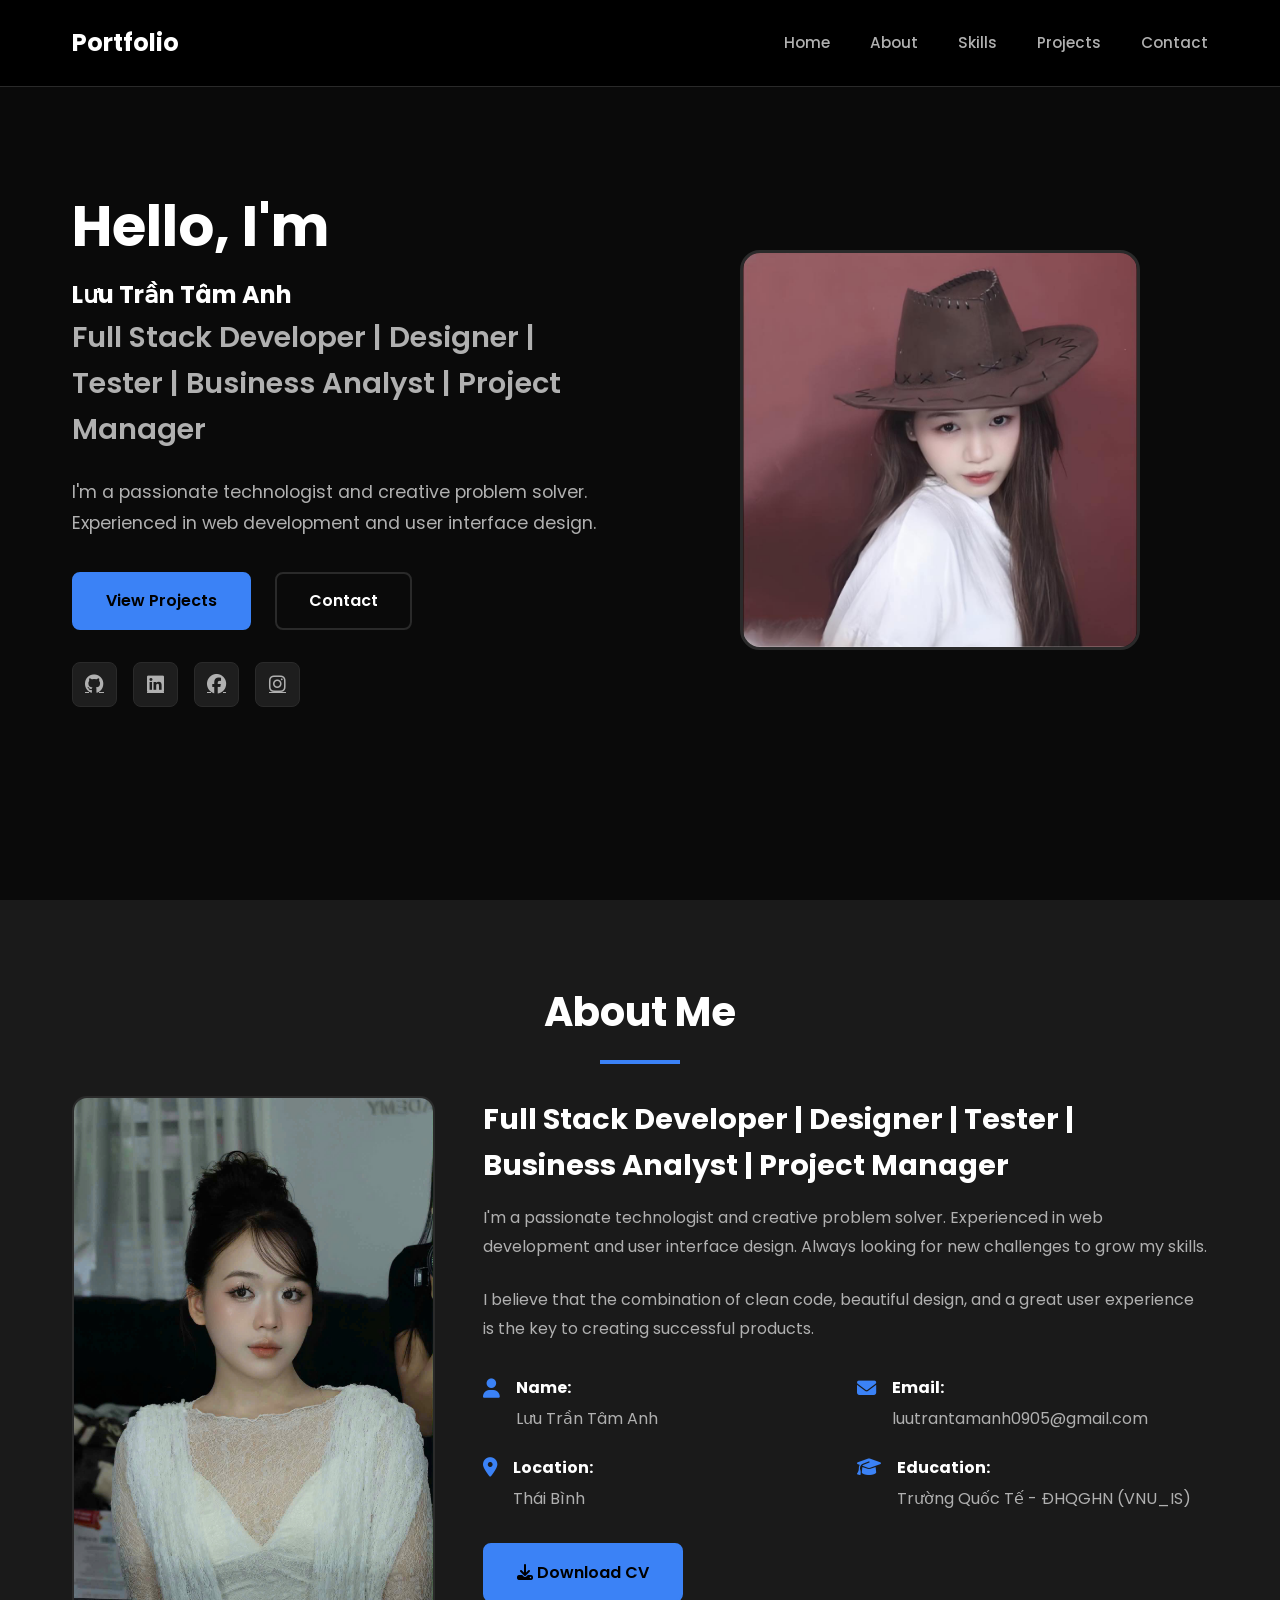
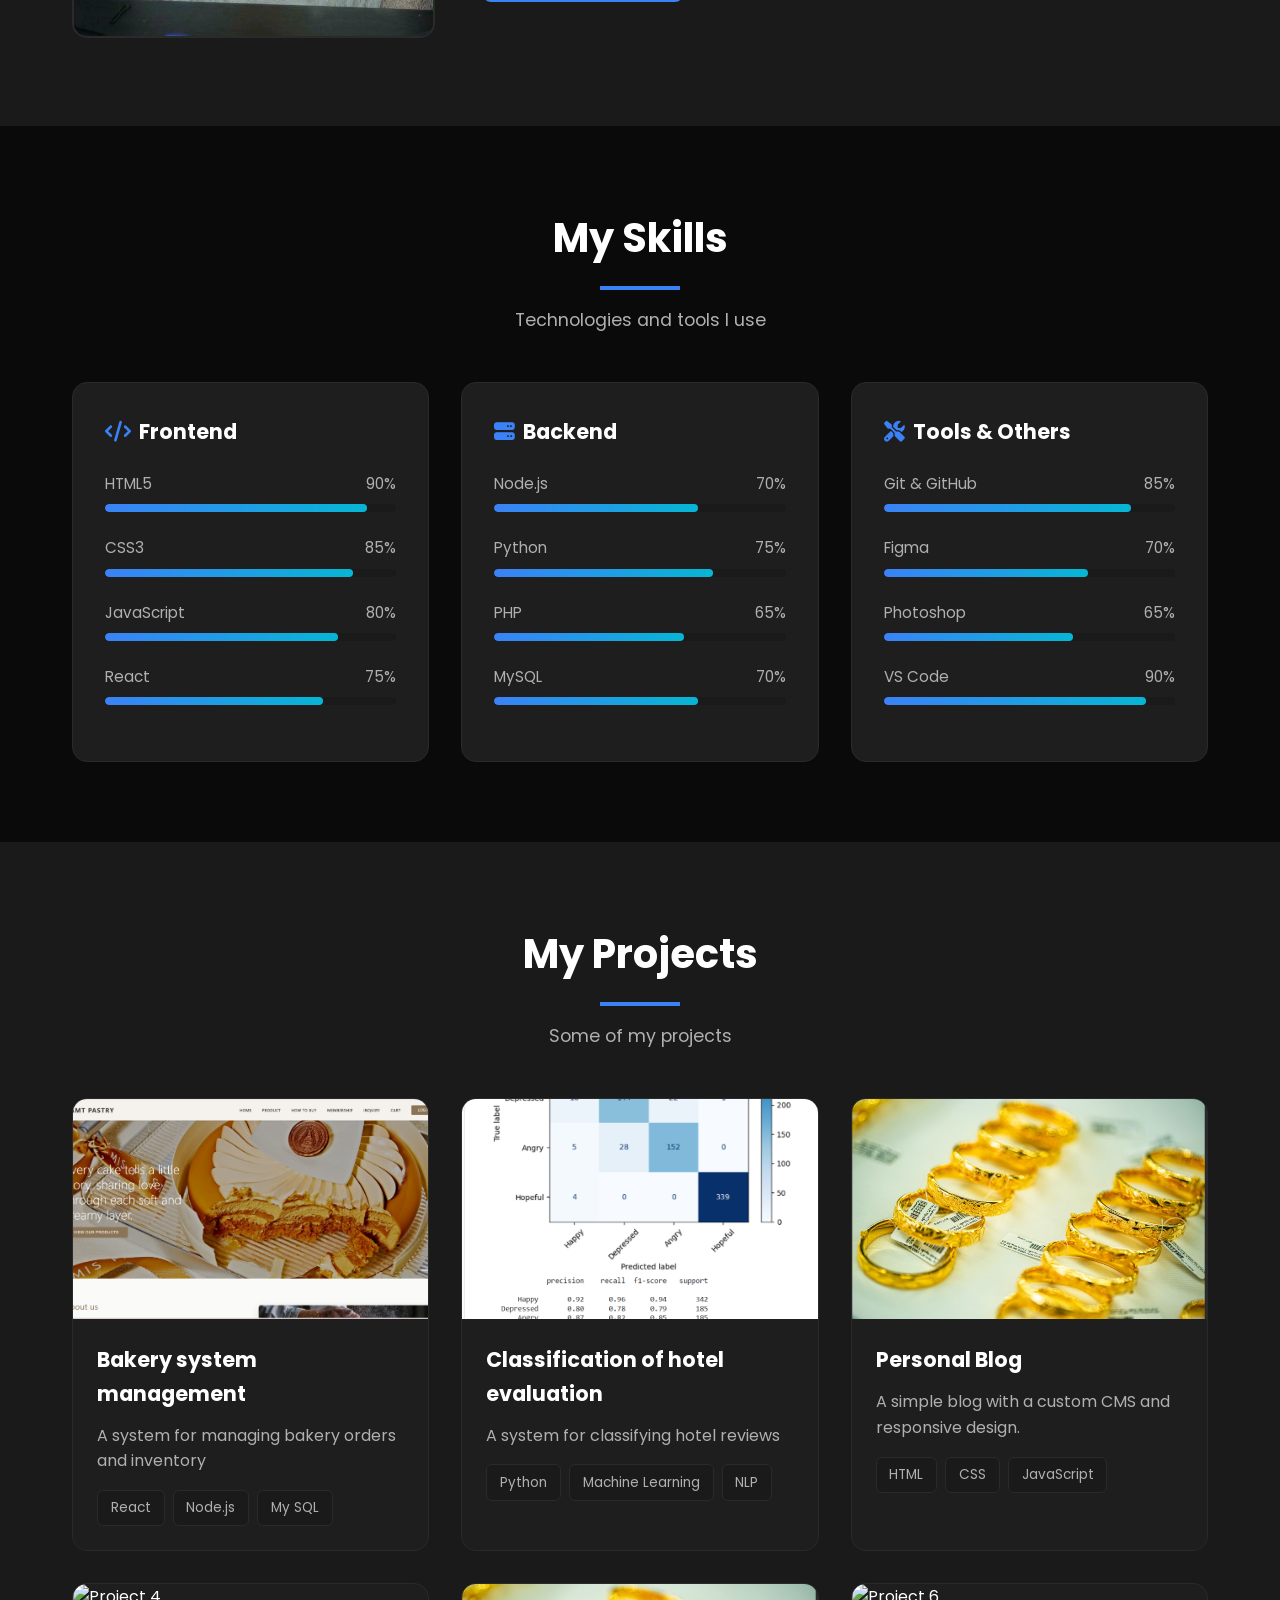
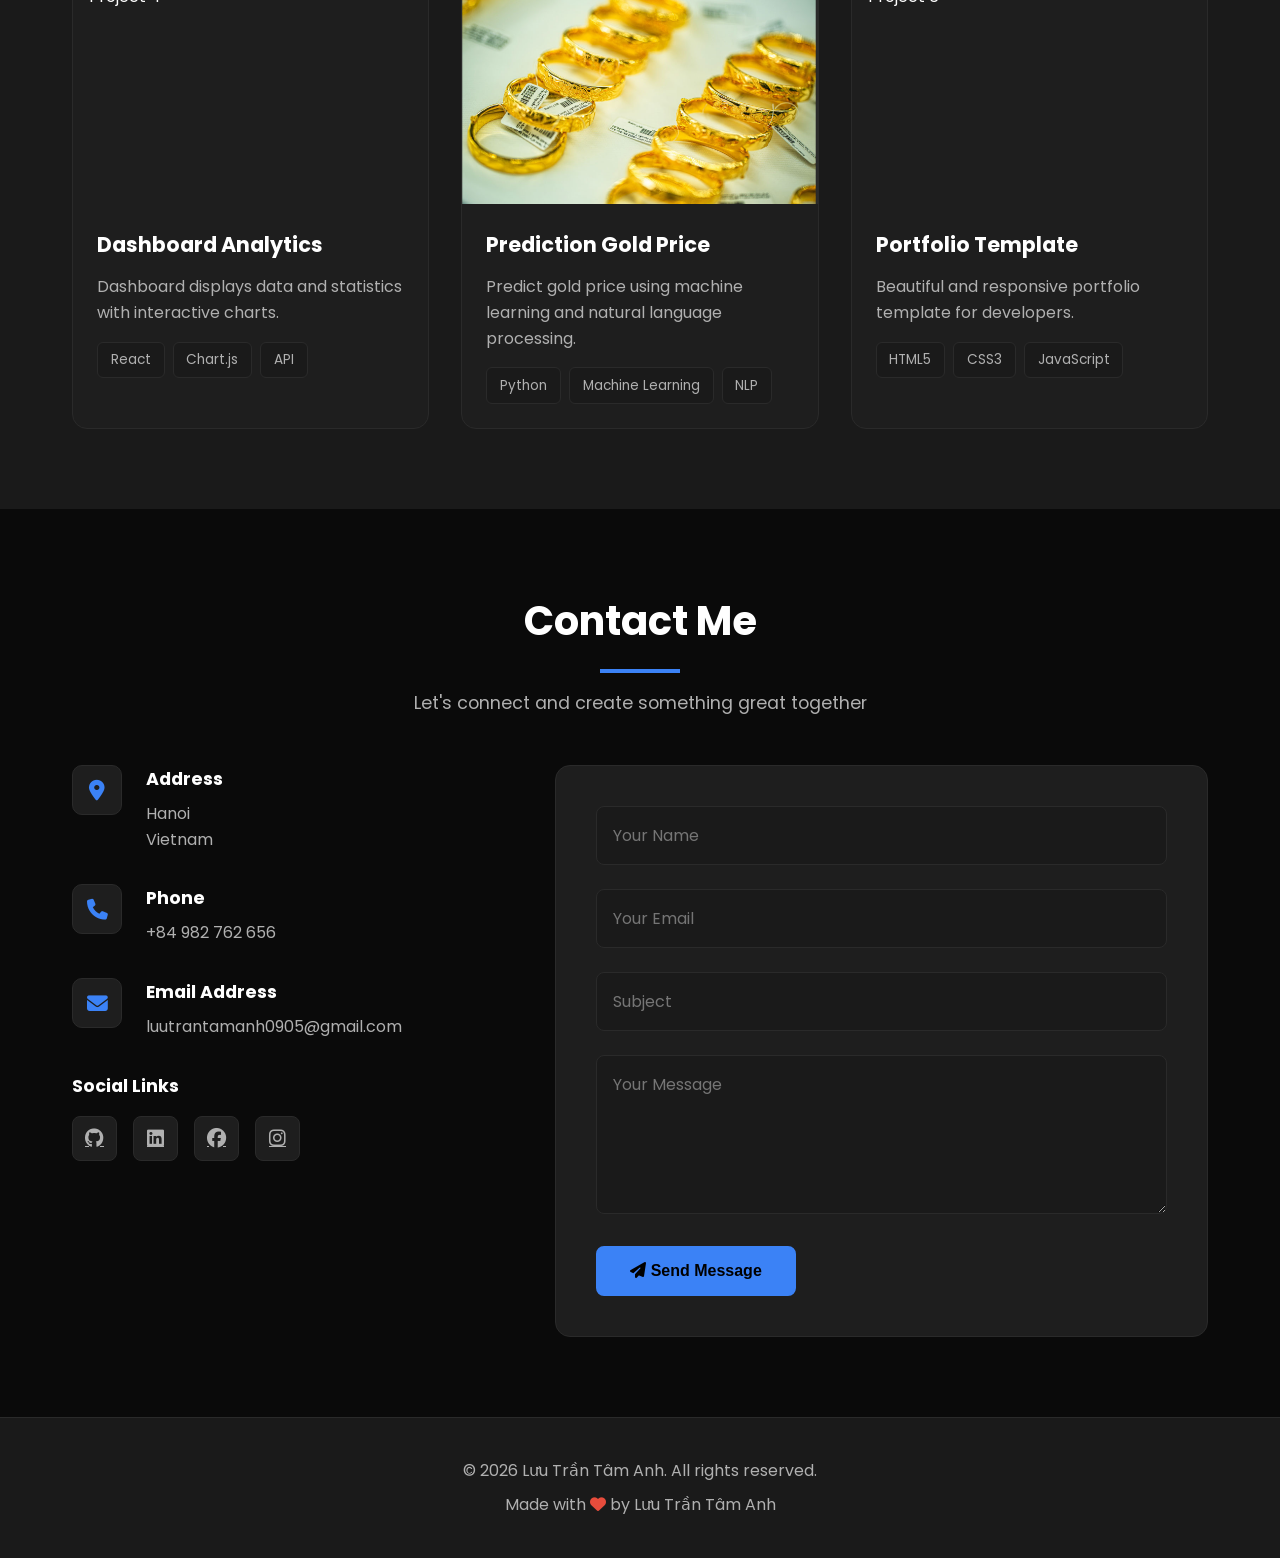
==== commit 2b9ee858: "submit" ====
--- a/portfolio.html
+++ b/portfolio.html
@@ -36,7 +36,8 @@
         <div class="container">
             <div class="hero-content">
                 <div class="hero-text">
-                    <h1 class="hero-title">Hello, I'm <span class="highlight">Lưu Trần Tâm Anh</span></h1>
+                    <h1 class="hero-title">Hello, I'm</h1>
+                    <h2><p><span class="highlight">Lưu Trần Tâm Anh</span></p></h2>
                     <p class="hero-subtitle">Full Stack Developer | Designer | Tester | Business Analyst | Project Manager</p>
                     <p class="hero-description">
                         I'm a passionate technologist and creative problem solver.
